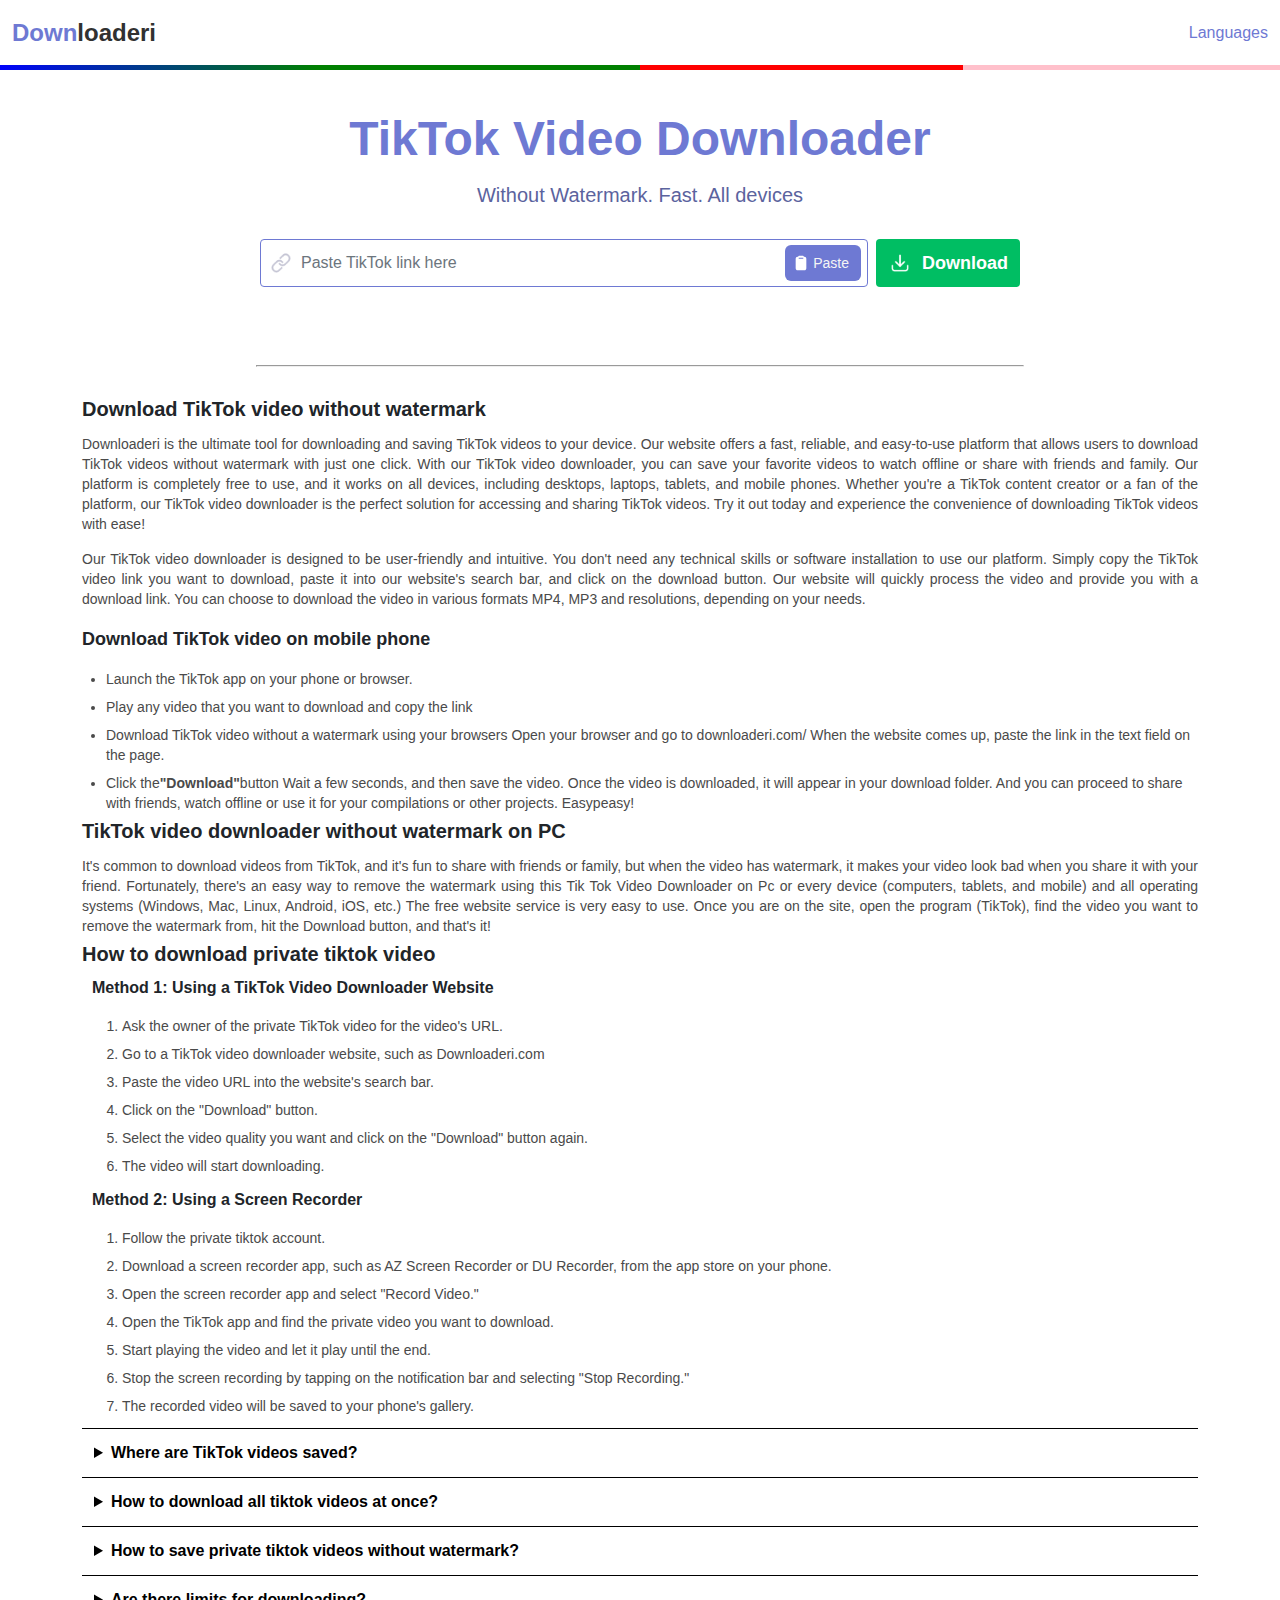
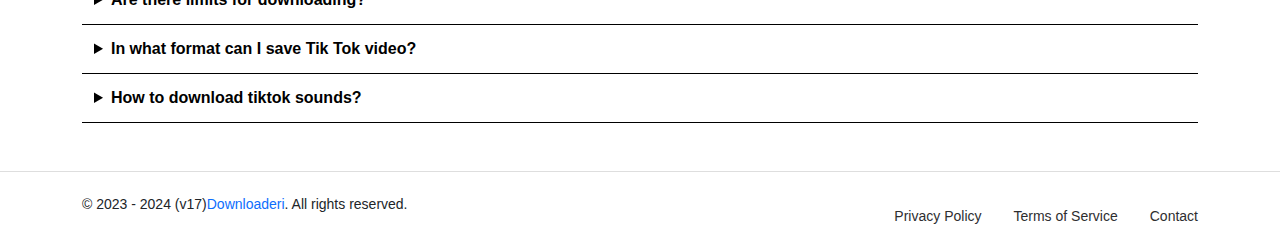
==== index.html @ 92d5651f "change file ext" ====
<html lang="en"><head><meta charset="utf-8"><meta name="viewport" content="width=device-width"><meta name="description" content="TikTok Video Downloader - Downloaderi is one of the best free Download video Tiktok No Watermark tool available online."><meta http-equiv="content-type" content="text/html;charset=utf-8"><link rel="icon" type="image/x-icon" href="img/tik-tok.png"><link rel="apple-touch-icon" sizes="180x180" href="/apple-touch-icon.png"><title>Tiktok Video Downloader Without Watermark</title><meta name="next-head-count" content="4"><link rel="preload" href="css/style.css" as="style"><link rel="stylesheet" href="css/style.css" data-n-g></head><body><div id="__next"><nav class="navbar navbar-expand-lg"><div class="container-fluid"><div class="navbar-left"><a class="navbar-brand" href="https://downloaderi.com">Down<span>loaderi</span></a><a class="navbar-app"><img src="img/phone.svg"> Install App</a></div><div class="navbar-right"><div class="nav-item dropdown"><button class="reset-button navbar-btn navbar-lang" type="button" aria-label="Languages"><span>Languages</span><img src="img/globe.svg"></button><ul class="dropdown-menu dropdown-lang" id="myDIV"></ul></div></div></div></nav><div class="fancy-border"></div><div class="hero" id="hero"><div class="container"><div class="hero-title"><h1 class="hero-h1">TikTok Video Downloader</h1><p class="hero-h2">Without Watermark. Fast. All devices</p></div><div class="hero-form"><form action="download.php"><div class="hero-input"><div class="hero-input-left"><div class="icon-link"><img src="img/link.svg"></div><input id="videoUrl" name="url" required class="form-control" placeholder="Paste TikTok link here" aria-label="Name" autocomplete="off" autocapitalize="none"><div class="paste"><button type="button" class="btn btn-paste" style="display:flex" onclick="pasteContent()"><i class="icon icon-paste"></i><span>Paste</span></button></div></div><div class="hero-input-right"><button type="submit" id="downloadBtn" class="btn btn-go flex-center"><i class="icon icon-download"></i>Download</button></div></div><input name="lang" type="hidden"> <input name="token" type="hidden"></form></div></div></div><hr class="divider_bottom"><div class="content" id="content"><div class="container"><div class="row"><div class="col-12"><div class="h3">Download TikTok video without watermark</div><p>Downloaderi is the ultimate tool for downloading and saving TikTok videos to your device. Our website offers a fast, reliable, and easy-to-use platform that allows users to download TikTok videos without watermark with just one click. With our TikTok video downloader, you can save your favorite videos to watch offline or share with friends and family. Our platform is completely free to use, and it works on all devices, including desktops, laptops, tablets, and mobile phones. Whether you're a TikTok content creator or a fan of the platform, our TikTok video downloader is the perfect solution for accessing and sharing TikTok videos. Try it out today and experience the convenience of downloading TikTok videos with ease!</p><p>Our TikTok video downloader is designed to be user-friendly and intuitive. You don't need any technical skills or software installation to use our platform. Simply copy the TikTok video link you want to download, paste it into our website's search bar, and click on the download button. Our website will quickly process the video and provide you with a download link. You can choose to download the video in various formats MP4, MP3 and resolutions, depending on your needs.</p><h3 class="download-on-mobile-heading">Download TikTok video on mobile phone</h3><ul><li id="my-t">Launch the TikTok app on your phone or browser.</li><li id="my-t">Play any video that you want to download and copy the link</li><li id="my-t">Download TikTok video without a watermark using your browsers Open your browser and go to downloaderi.com/ When the website comes up, paste the link in the text field on the page.</li><li id="my-t">Click the<b>&quot;Download&quot;</b>button Wait a few seconds, and then save the video. Once the video is downloaded, it will appear in your download folder. And you can proceed to share with friends, watch offline or use it for your compilations or other projects. Easypeasy!</li></ul><h3 class="h3">TikTok video downloader without watermark on PC</h3><p>It's common to download videos from TikTok, and it's fun to share with friends or family, but when the video has watermark, it makes your video look bad when you share it with your friend. Fortunately, there's an easy way to remove the watermark using this Tik Tok Video Downloader on Pc or every device (computers, tablets, and mobile) and all operating systems (Windows, Mac, Linux, Android, iOS, etc.) The free website service is very easy to use. Once you are on the site, open the program (TikTok), find the video you want to remove the watermark from, hit the Download button, and that's it!</p></div></div></div><div class="container"><div class="download-private-container"><h3 class="h3">How to download private tiktok video</h3><span class="method">Method 1: Using a TikTok Video Downloader Website</span><ol><li>Ask the owner of the private TikTok video for the video's URL.</li><li>Go to a TikTok video downloader website, such as Downloaderi.com</li><li>Paste the video URL into the website's search bar.</li><li>Click on the "Download" button.</li><li>Select the video quality you want and click on the "Download" button again.</li><li>The video will start downloading.</li></ol><span class="method">Method 2: Using a Screen Recorder</span><ol><li>Follow the private tiktok account.</li><li>Download a screen recorder app, such as AZ Screen Recorder or DU Recorder, from the app store on your phone.</li><li>Open the screen recorder app and select "Record Video."</li><li>Open the TikTok app and find the private video you want to download.</li><li>Start playing the video and let it play until the end.</li><li>Stop the screen recording by tapping on the notification bar and selecting "Stop Recording."</li><li>The recorded video will be saved to your phone's gallery.</li></ol></div><details><summary>Where are TikTok videos saved?</summary>The video will be downloaded to a default folder set in browser, usually it is «Download». You can select another from the settings, just for downloading TikTok videos.</details><details><summary>How to download all tiktok videos at once?</summary>For now, you can only download videos one by one. Repeat the downloading steps for every video you want to save. We're working on it, so you can download multiple TikTok videos at once in the future.</details><details><summary>How to save private tiktok videos without watermark?</summary>To download a private video without watermark you have to follow the account first and then copy the link of the video and paste it here in Downloaderi.com if you can't download it the first time try again.</details><details><summary>Are there limits for downloading?</summary>You can download as many tiktoks as you want:download all the TikTok videos here, If you have space in your device.</details><details><summary>In what format can I save Tik Tok video?</summary>the videos are saved in MP4, If you want to convert the TikTok video without watermark in another format you can download it here and then convert the file on another website.</details><details class="details-last"><summary>How to download tiktok sounds?</summary>After pasting a link to TikTok video to our site, press «Download» and then select «Download Sound» from the list.</details></div></div><footer><div class="copyright"><div class="container"><div class="copyright-link"><ul class="list-unstyled"><li><a href="Privacy">Privacy Policy</a></li><li><a href="Terms">Terms of Service</a></li><li><a href="Contact">Contact</a></li></ul></div><div class="copyright-text">© 2023 - 2024 (v17)<a href="https://www.downloaderi.com" title="Downloaderi">Downloaderi</a>. All rights reserved.</div></div></div></footer></div><script src="js/app.js"></script></body></html>
---- css/style.css ----
dl,
ol,
p,
ul {
  margin-top: 0;
}
.container,
.container-fluid,
.row {
  --bs-gutter-x: 1.5rem;
  --bs-gutter-y: 0;
}
.btn,
.grid .text,
.hero-h1,
.hero-h2,
.privacy-policy,
.terms-h2 {
  text-align: center;
}
.btn,
img,
svg {
  vertical-align: middle;
}
.btn,
.contact-terms-link,
.copyright a,
.dropdown-item,
.navbar-app,
.navbar-brand,
a {
  text-decoration: none;
}
.modal-close,
.modal-container {
  pointer-events: auto;
  outline: 0;
}
.btn,
.modal-close,
.vdio_itself,
[role="button"],
[type="button"]:not(:disabled),
[type="reset"]:not(:disabled),
[type="submit"]:not(:disabled),
button:not(:disabled) {
  cursor: pointer;
}
:root {
  --bs-success-rgb: 25, 135, 84;
  --bs-warning-rgb: 255, 193, 7;
  --bs-danger-rgb: 220, 53, 69;
  --bs-light-rgb: 248, 249, 250;
  --bs-dark-rgb: 33, 37, 41;
  --bs-white-rgb: 255, 255, 255;
  --bs-black-rgb: 0, 0, 0;
  --bs-body-color-rgb: 33, 37, 41;
  --bs-body-bg-rgb: 255, 255, 255;
  --bs-font-sans-serif: "Inter", sans-serif;
  --bs-font-monospace: "Inter", sans-serif;
  --bs-gradient: linear-gradient(
    180deg,
    hsla(0, 0%, 100%, 0.15),
    hsla(0, 0%, 100%, 0)
  );
  --bs-body-font-family: var(--bs-font-sans-serif);
  --bs-body-font-size: 1rem;
  --bs-body-font-weight: 400;
  --bs-body-line-height: 1.5;
  --bs-body-color: #212529;
  --bs-body-bg: #fff;
  --bs-border-width: 1px;
  --bs-border-style: solid;
  --bs-border-color: #dee2e6;
  --bs-border-color-translucent: rgba(0, 0, 0, 0.175);
  --bs-border-radius: 0.375rem;
  --bs-border-radius-sm: 0.25rem;
  --bs-border-radius-lg: 0.5rem;
  --bs-border-radius-xl: 1rem;
  --bs-border-radius-2xl: 2rem;
  --bs-border-radius-pill: 50rem;
  --bs-link-color: #0d6efd;
  --bs-link-hover-color: #0a58ca;
  --bs-code-color: #d63384;
  --bs-highlight-bg: #fff3cd;
}
*,
:after,
:before {
  box-sizing: border-box;
}
@media (prefers-reduced-motion: no-preference) {
  :root {
    scroll-behavior: smooth;
  }
}
body {
  margin: 0;
  font-family: var(--bs-body-font-family);
  font-size: var(--bs-body-font-size);
  font-weight: var(--bs-body-font-weight);
  line-height: var(--bs-body-line-height);
  color: var(--bs-body-color);
  text-align: var(--bs-body-text-align);
  background-color: var(--bs-body-bg);
  -webkit-text-size-adjust: 100%;
  -webkit-tap-highlight-color: transparent;
}
.h1,
.h2,
.h3,
.h4,
h1,
h2,
h3,
h4 {
  margin-top: 0;
  margin-bottom: 0.5rem;
  font-weight: 500;
  line-height: 1.2;
}
.h1,
h1 {
  font-weight: 600;
  font-size: 24px;
  line-height: 29px;
}
.h2,
h2 {
  font-size: calc(1.325rem + 0.9vw);
}
.hero-h1 {
  color: #6e79d3;
}
.hero-h2 {
  color: #5b639e;
  font-weight: 500;
  font-size: 16px;
  line-height: 19px;
  margin-bottom: 0;
}
.hero {
  display: flex;
  flex-direction: column;
  align-items: center;
  padding-top: 40px;
}
.hero-form {
  margin-top: 32px;
}
.grid {
  margin-top: 10px;
  margin-bottom: 10px;
  display: grid;
  grid-template-columns: repeat(auto-fill, minmax(320px, 1fr));
  grid-gap: 20px;
  align-items: stretch;
}
.h3,
.h4,
h3,
h4 {
  margin-bottom: 12px;
}
h3 {
  margin-top: 25px;
  margin-bottom: 20px;
}
.btn.btn-go,
dl,
ol,
ul {
  margin-bottom: 1rem;
}
.grid > article img {
  max-width: 100%;
}
.grid .text {
  padding: 20px;
}
.alert,
.card,
.dropdown,
.dropdown-center,
.dropend,
.dropstart,
.dropup,
.dropup-center,
.hero-input,
.icon-shareios,
.icon-start,
.installapp,
.navbar {
  position: relative;
}
.hero-input .alert {
  position: absolute;
  width: 100%;
  top: 0;
  left: 0;
  transform: translateY(calc(-100% - 5px));
}
details {
  border: none;
  border-top: 1px solid #000;
}
.details-last {
  border: 1px solid #000;
  border-right: none;
  border-left: none;
}
summary {
  font-weight: 700;
  padding: 0.75em;
  color: #000;
}
details[open] {
  padding-left: 5px;
  border-bottom: 1px solid #d4d4d4;
}
details[open] summary {
  border-bottom: 1px solid #d4d4d4;
  margin-bottom: 10px;
}
.loader {
  position: fixed;
  top: 0;
  left: 0;
  background-color: hsla(0, 0%, 45%, 0.289);
  height: 100vh;
  align-items: center;
  justify-content: center;
  padding-bottom: 7%;
  display: none !important;
}
.MainCon_wronUrlText__99_1F,
.btn-one,
.card-img,
.card-img-bottom,
.card-img-top,
.hero-input .progress,
.installapp-right,
.loader {
  width: 100%;
}
.loader span {
  display: block;
  width: 15px;
  height: 15px;
  background: #eee;
  border-radius: 50%;
  margin: 0 5px;
  box-shadow: 0 2px 2px rgba(0, 0, 0, 0.2);
}
.loader span:nth-child(2) {
  background: #f07e6e;
}
.loader span:nth-child(3) {
  background: #84cdfa;
}
.loader span:nth-child(4) {
  background: #5ad1cd;
}
.loader span:not(:last-child) {
  animation: 1.5s linear infinite animate;
}
@keyframes animate {
  0% {
    transform: translateX(0);
  }
  to {
    transform: translateX(30px);
  }
}
.loader span:last-child {
  animation: 1.5s ease-in-out infinite jump;
}
@keyframes jump {
  0% {
    transform: translate(0);
  }
  10% {
    transform: translate(10px, -10px);
  }
  20% {
    transform: translate(20px, 10px);
  }
  30% {
    transform: translate(30px, -50px);
  }
  70% {
    transform: translate(-150px, -50px);
  }
  80% {
    transform: translate(-140px, 10px);
  }
  90% {
    transform: translate(-130px, -10px);
  }
  to {
    transform: translate(-120px);
  }
}
.hero-input .alert:after {
  content: "";
  position: absolute;
  left: 1px;
  bottom: -6px;
  width: 0;
  height: 0;
  border-left: 8px solid transparent;
  border-right: 8px solid transparent;
  border-top: 8px solid #ffdd57;
  clear: both;
}
.divider {
  display: flex;
  margin-top: -15px;
}
.divider1,
.divider2,
.divider3,
.divider4 {
  width: 25%;
  height: 7px !important;
}
.divider1 {
  background-color: #00f;
}
.divider2 {
  background-color: green;
}
.divider3 {
  background-color: red;
}
.divider4 {
  background-color: pink;
}
p {
  color: #4a4a4a;
  line-height: 1.5;
  font-size: 15px;
  text-align: justify;
}
.hero-input-left {
  display: flex;
  flex-direction: row;
  align-items: center;
  padding: 0;
  background: #fff;
  border-radius: 4px;
  border: 1px solid #6e79d3;
}
.hero-input-left:focus-within {
  outline: 0;
  box-shadow: 0 0 0 0.2rem rgba(0, 123, 255, 0.25);
  border: 0 solid #6e79d3;
}
.terms-h2 {
  display: flex;
  margin-top: 25px;
}
.hero-input .form-control {
  border: none;
  border-radius: unset;
  font-weight: 500;
  line-height: 18px;
  padding-left: 0;
  padding-right: 0;
}
.form-control:focus {
  border-color: #5cb3fd;
  box-shadow: none;
}
.ad-container {
  min-height: 100px;
}
.icon-link {
  height: 48px;
  display: flex;
  flex-basis: 40px;
  flex-grow: 0;
  flex-shrink: 0;
}
.icon-link,
.paste .btn-paste {
  justify-content: center;
  align-items: center;
}
.paste .btn-paste {
  display: none;
  flex-direction: row;
  padding: 8px 12px 8px 8px;
  gap: 4px;
  color: #f5f5f5;
  background-color: #6e79d3;
  border-radius: 6px;
  border: none;
  font-weight: 500;
  font-size: 14px;
  line-height: 20px;
  margin-right: 6px;
}
.btn.btn-go,
.h3,
.method,
h3 {
  font-weight: 600;
}
.btn.btn-paste.active {
  background: #49495acf;
  color: #fff;
}
.btn.btn-go {
  padding: 12px;
  gap: 10px;
  background: #00be63;
  border-radius: 4px;
  font-size: 18px;
  line-height: 24px;
  color: #fff;
  width: 100%;
  margin-top: 8px;
  border: none;
  transition: background-color 0.5s;
}
.btn.btn-go.btn-clicked {
  background-color: #333;
}
.hero-input .progress-box {
  position: absolute;
  top: 0;
  left: 0;
  width: 100%;
  height: 100%;
  background-color: #195fd7;
  flex-direction: column;
  align-items: center;
  justify-content: center;
  z-index: 100;
  gap: 8px;
  color: #fff;
  display: none;
}
.hero-input .progress-box.active,
.modal-down.is-active,
.row {
  display: flex;
}
.hero-input .spinner-grow {
  width: 1em;
  height: 1em;
}
.contact-info,
.download-private-container {
  display: flex;
  flex-direction: column;
}
.method {
  margin-left: 10px;
}
.contact-terms-link {
  color: #007bff;
}
.contact-terms-link:hover {
  color: #0056b3;
  text-decoration: underline;
}
@keyframes spinner-grow {
  0% {
    transform: scale(0);
  }
  50% {
    opacity: 1;
    transform: none;
  }
}
.h3,
h3 {
  font-size: 20px;
  line-height: 20px;
}
.download-on-mobile-heading {
  font-size: 18px;
  margin-top: 20px;
}
.h4,
h4 {
  font-size: 18px;
  line-height: 18px;
}
@media (min-width: 1200px) {
  .h1,
  h1 {
    font-size: 2.5rem;
  }
  .h2,
  h2 {
    font-size: 2rem;
  }
  .h3,
  h3 {
    font-size: 20px;
  }
  .h4,
  h4 {
    font-size: 1.5rem;
  }
}
p {
  margin-bottom: 8px;
  font-size: 14px;
  line-height: 20px;
}
.content {
  padding-top: 32px;
  padding-bottom: 32px;
}
ol,
ul {
  padding-left: 2rem;
}
b,
strong {
  font-weight: bolder;
}
a {
  color: var(--bs-link-color);
}
a:hover {
  color: var(--bs-link-hover-color);
}
.dark-theme .add2home-text,
.dark-theme .add2home-title,
.dark-theme .copyright-link ul li a,
.dark-theme .dropdown-item,
.dark-theme .navbar-brand span,
.dark-theme .user-fullname,
a.btn:hover {
  color: #fff;
}
label {
  display: inline-block;
}
button {
  border-radius: 0;
}
button:focus:not(:focus-visible) {
  outline: 0;
}
button,
input,
optgroup,
select,
textarea {
  margin: 0;
  font-family: inherit;
  font-size: inherit;
  line-height: inherit;
}
button,
select {
  text-transform: none;
}
[type="button"],
[type="reset"],
[type="submit"],
button {
  -webkit-appearance: button;
}
textarea {
  resize: vertical;
}
iframe {
  border: 0;
}
.list-unstyled {
  padding-left: 0;
  list-style: none;
}
.container,
.container-fluid,
.row > * {
  width: 100%;
  padding-right: calc(var(--bs-gutter-x) * 0.5);
  padding-left: calc(var(--bs-gutter-x) * 0.5);
}
.container,
.container-fluid {
  margin-right: auto;
  margin-left: auto;
}
@media (min-width: 576px) {
  .container {
    max-width: 540px;
  }
}
@media (min-width: 768px) {
  .container {
    max-width: 720px;
  }
  .col-md-4 {
    flex: 0 0 auto;
    width: 33.33333333%;
  }
  .col-md-6 {
    flex: 0 0 auto;
    width: 50%;
  }
  .col-md-12 {
    flex: 0 0 auto;
    width: 100%;
  }
  .offset-md-2 {
    margin-left: 16.66666667%;
  }
  .navbar-app {
    display: none;
  }
  .copyright .container .copyright-text {
    order: 1;
  }
  .copyright .container {
    display: flex;
    align-items: center;
    justify-content: space-between;
  }
  .copyright .container .copyright-link {
    order: 2;
  }
}
@media (min-width: 992px) {
  .container {
    max-width: 960px;
  }
  .hero-input {
    display: flex;
    flex-direction: row;
    align-items: center;
    gap: 8px;
    max-width: 760px;
    justify-content: space-between;
  }
  .hero-input-left {
    height: 48px;
    width: -webkit-fill-available;
  }
  .btn.btn-go {
    margin-top: 0;
    margin-bottom: 0;
  }
  .hero-form {
    margin-bottom: 78px;
  }
  .hero-form form {
    margin: 0 auto;
    max-width: 760px;
  }
  .h1,
  h1 {
    font-size: 48px;
    line-height: 58px;
    margin-bottom: 6px;
  }
  .hero-h2 {
    font-size: 20px;
    line-height: 24px;
  }
}
@media (min-width: 1200px) {
  .container {
    max-width: 1140px;
  }
}
@media (min-width: 1400px) {
  .container {
    max-width: 1320px;
  }
}
.row {
  flex-wrap: wrap;
  margin-top: calc(-1 * var(--bs-gutter-y));
  margin-right: calc(-0.5 * var(--bs-gutter-x));
  margin-left: calc(-0.5 * var(--bs-gutter-x));
}
.row > * {
  flex-shrink: 0;
  max-width: 100%;
  margin-top: var(--bs-gutter-y);
}
.col {
  flex: 1 0;
}
.col-6 {
  flex: 0 0 auto;
  width: 50%;
}
.col-12 {
  flex: 0 0 auto;
  width: 100%;
}
.form-label {
  margin-bottom: 0.5rem;
}
.form-control {
  display: block;
  width: 100%;
  padding: 0.375rem 0.75rem;
  font-size: 1rem;
  font-weight: 400;
  line-height: 1.5;
  color: #212529;
  background-color: #fff;
  background-clip: padding-box;
  border: 1px solid #ced4da;
  -webkit-appearance: none;
  -moz-appearance: none;
  appearance: none;
  border-radius: 0.375rem;
  transition: border-color 0.15s ease-in-out, box-shadow 0.15s ease-in-out;
}
.form-control:focus {
  color: #212529;
  outline: 0;
}
.form-control::placeholder {
  color: #6c757d;
  opacity: 1;
}
textarea.form-control {
  min-height: calc(1.5em + 0.75rem + 2px);
}
.btn {
  --bs-btn-padding-x: 0.75rem;
  --bs-btn-padding-y: 0.375rem;
  --bs-btn-font-size: 1rem;
  --bs-btn-font-weight: 400;
  --bs-btn-line-height: 1.5;
  --bs-btn-color: #212529;
  --bs-btn-bg: transparent;
  --bs-btn-border-width: 1px;
  --bs-btn-border-color: transparent;
  --bs-btn-border-radius: 0.375rem;
  --bs-btn-hover-border-color: transparent;
  --bs-btn-box-shadow: inset 0 1px 0 hsla(0, 0%, 100%, 0.15),
    0 1px 1px rgba(0, 0, 0, 0.075);
  --bs-btn-disabled-opacity: 0.65;
  --bs-btn-focus-box-shadow: 0 0 0 0.25rem
    rgba(var(--bs-btn-focus-shadow-rgb), 0.5);
  display: inline-block;
  padding: var(--bs-btn-padding-y) var(--bs-btn-padding-x);
  font-family: var(--bs-btn-font-family);
  font-size: var(--bs-btn-font-size);
  font-weight: var(--bs-btn-font-weight);
  line-height: var(--bs-btn-line-height);
  color: var(--bs-btn-color);
  -webkit-user-select: none;
  -moz-user-select: none;
  user-select: none;
  border: var(--bs-btn-border-width) solid var(--bs-btn-border-color);
  border-radius: var(--bs-btn-border-radius);
  background-color: var(--bs-btn-bg);
  transition: color 0.15s ease-in-out, background-color 0.15s ease-in-out,
    border-color 0.15s ease-in-out, box-shadow 0.15s ease-in-out;
}
.btn-primary {
  --bs-btn-color: #fff;
  --bs-btn-bg: #0d6efd;
  --bs-btn-border-color: #0d6efd;
  --bs-btn-hover-color: #fff;
  --bs-btn-hover-bg: #0b5ed7;
  --bs-btn-hover-border-color: #0a58ca;
  --bs-btn-focus-shadow-rgb: 49, 132, 253;
  --bs-btn-active-color: #fff;
  --bs-btn-active-bg: #0a58ca;
  --bs-btn-active-border-color: #0a53be;
  --bs-btn-active-shadow: inset 0 3px 5px rgba(0, 0, 0, 0.125);
  --bs-btn-disabled-color: #fff;
  --bs-btn-disabled-bg: #0d6efd;
  --bs-btn-disabled-border-color: #0d6efd;
}
.dropdown-menu {
  --bs-dropdown-zindex: 1000;
  --bs-dropdown-min-width: 10rem;
  --bs-dropdown-padding-x: 0;
  --bs-dropdown-padding-y: 0.5rem;
  --bs-dropdown-spacer: 0.125rem;
  --bs-dropdown-font-size: 1rem;
  --bs-dropdown-color: #212529;
  --bs-dropdown-bg: #fff;
  --bs-dropdown-border-color: var(--bs-border-color-translucent);
  --bs-dropdown-border-radius: 0.375rem;
  --bs-dropdown-border-width: 1px;
  --bs-dropdown-inner-border-radius: calc(0.375rem - 1px);
  --bs-dropdown-divider-bg: var(--bs-border-color-translucent);
  --bs-dropdown-divider-margin-y: 0.5rem;
  --bs-dropdown-box-shadow: 0 0.5rem 1rem rgba(0, 0, 0, 0.15);
  --bs-dropdown-link-color: #212529;
  --bs-dropdown-link-hover-color: #1e2125;
  --bs-dropdown-link-hover-bg: #e9ecef;
  --bs-dropdown-link-active-color: #fff;
  --bs-dropdown-link-active-bg: #0d6efd;
  --bs-dropdown-link-disabled-color: #adb5bd;
  --bs-dropdown-item-padding-x: 1rem;
  --bs-dropdown-item-padding-y: 0.25rem;
  --bs-dropdown-header-color: #6c757d;
  --bs-dropdown-header-padding-x: 1rem;
  --bs-dropdown-header-padding-y: 0.5rem;
  position: absolute;
  z-index: var(--bs-dropdown-zindex);
  display: none;
  min-width: var(--bs-dropdown-min-width);
  padding: var(--bs-dropdown-padding-y) var(--bs-dropdown-padding-x);
  margin: 0;
  font-size: var(--bs-dropdown-font-size);
  color: var(--bs-dropdown-color);
  text-align: left;
  list-style: none;
  background-color: var(--bs-dropdown-bg);
  background-clip: padding-box;
  border: var(--bs-dropdown-border-width) solid var(--bs-dropdown-border-color);
  border-radius: var(--bs-dropdown-border-radius);
}
.dropdown-item {
  display: block;
  width: 100%;
  padding: var(--bs-dropdown-item-padding-y) var(--bs-dropdown-item-padding-x);
  clear: both;
  font-weight: 400;
  color: var(--bs-dropdown-link-color);
  text-align: inherit;
  white-space: nowrap;
  background-color: transparent;
  border: 0;
}
.dropdown-item:focus,
.dropdown-item:hover {
  color: var(--bs-dropdown-link-hover-color);
  background-color: var(--bs-dropdown-link-hover-bg);
}
.dropdown-menu.show {
  display: grid;
  top: 100%;
  right: 0;
  margin-top: var(--bs-dropdown-spacer);
}
.navbar {
  --bs-navbar-padding-x: 0;
  --bs-navbar-padding-y: 0.5rem;
  --bs-navbar-color: rgba(0, 0, 0, 0.55);
  --bs-navbar-hover-color: rgba(0, 0, 0, 0.7);
  --bs-navbar-disabled-color: rgba(0, 0, 0, 0.3);
  --bs-navbar-active-color: rgba(0, 0, 0, 0.9);
  --bs-navbar-brand-padding-y: 0.3125rem;
  --bs-navbar-brand-margin-end: 1rem;
  --bs-navbar-brand-font-size: 1.25rem;
  --bs-navbar-brand-color: rgba(0, 0, 0, 0.9);
  --bs-navbar-brand-hover-color: rgba(0, 0, 0, 0.9);
  --bs-navbar-nav-link-padding-x: 0.5rem;
  --bs-navbar-toggler-padding-y: 0.25rem;
  --bs-navbar-toggler-padding-x: 0.75rem;
  --bs-navbar-toggler-font-size: 1.25rem;
  --bs-navbar-toggler-icon-bg: url("data:image/svg+xml, %3csvg xmlns='http://www.w3.org/2000/svg' viewBox='0 0 30 30'%3e%3cpath stroke='rgba%280, 0, 0, 0.55%29' strokeLinecap='round' stroke-miterlimit='10' strokeWidth='2' d='M4 7h22M4 15h22M4 23h22'/%3e%3c/svg%3e");
  --bs-navbar-toggler-border-color: rgba(0, 0, 0, 0.1);
  --bs-navbar-toggler-border-radius: 0.375rem;
  --bs-navbar-toggler-focus-width: 0.25rem;
  --bs-navbar-toggler-transition: box-shadow 0.15s ease-in-out;
  display: flex;
  flex-wrap: wrap;
  align-items: center;
  justify-content: space-between;
  padding: var(--bs-navbar-padding-y) var(--bs-navbar-padding-x);
}
header .navbar {
  --bs-navbar-padding-y: 0;
  border-bottom: 1px solid #d8d8d8;
}
.navbar > .container,
.navbar > .container-fluid {
  display: flex;
  flex-wrap: inherit;
  align-items: center;
  justify-content: space-between;
  padding-top: 9px;
  padding-bottom: 9px;
}
.navbar-brand {
  padding-top: 0;
  padding-bottom: 0;
  margin-right: 16px;
  white-space: nowrap;
  font-weight: 700;
  font-size: 24px;
  line-height: 29px;
  color: #6e79d3;
}
.navbar-brand span {
  color: #313131;
}
.navbar-app {
  display: none;
  flex-direction: row;
  justify-content: center;
  align-items: center;
  padding: 8px 12px 8px 8px;
  background: #e1eaff;
  gap: 4px;
  font-weight: 500;
  font-size: 14px;
  line-height: 17px;
  color: #112ddd;
  border-radius: 4px;
}
.navbar-left {
  display: flex;
  align-items: center;
}
.navbar-brand:focus,
.navbar-brand:hover {
  color: var(--bs-navbar-brand-hover-color);
}
.alert {
  --bs-alert-bg: transparent;
  --bs-alert-padding-x: 0.5rem;
  --bs-alert-padding-y: 0.5rem;
  --bs-alert-margin-bottom: 1rem;
  --bs-alert-color: inherit;
  --bs-alert-border-color: transparent;
  --bs-alert-border: 1px solid var(--bs-alert-border-color);
  --bs-alert-border-radius: 0.375rem;
  padding: var(--bs-alert-padding-y) var(--bs-alert-padding-x);
  margin-bottom: var(--bs-alert-margin-bottom);
  color: var(--bs-alert-color);
  background-color: var(--bs-alert-bg);
  border: var(--bs-alert-border);
  border-radius: var(--bs-alert-border-radius);
}
.alert-warning {
  --bs-alert-color: rgba(0, 0, 0, 0.7);
  --bs-alert-bg: #ffdd57;
  --bs-alert-border-color: #ffdd57;
  display: none;
}
.alert-warning.active {
  display: block;
}
.progress {
  --bs-progress-height: 1rem;
  --bs-progress-font-size: 0.75rem;
  --bs-progress-bg: #e9ecef;
  --bs-progress-border-radius: 0.375rem;
  --bs-progress-box-shadow: inset 0 1px 2px rgba(0, 0, 0, 0.075);
  --bs-progress-bar-color: #fff;
  --bs-progress-bar-bg: #0d6efd;
  --bs-progress-bar-transition: width 0.6s ease;
  height: var(--bs-progress-height);
  font-size: var(--bs-progress-font-size);
  background-color: var(--bs-progress-bg);
  border-radius: var(--bs-progress-border-radius);
}
.progress,
.progress-bar {
  display: flex;
  overflow: hidden;
}
.progress-bar {
  flex-direction: column;
  justify-content: center;
  color: var(--bs-progress-bar-color);
  text-align: center;
  white-space: nowrap;
  background-color: var(--bs-progress-bar-bg);
  transition: var(--bs-progress-bar-transition);
}
.spinner-border,
.spinner-grow {
  display: inline-block;
  width: var(--bs-spinner-width);
  height: var(--bs-spinner-height);
  vertical-align: var(--bs-spinner-vertical-align);
  border-radius: 50%;
  animation: var(--bs-spinner-animation-speed) linear infinite
    var(--bs-spinner-animation-name);
}
.spinner-grow {
  --bs-spinner-width: 2rem;
  --bs-spinner-height: 2rem;
  --bs-spinner-vertical-align: -0.125em;
  --bs-spinner-animation-speed: 0.75s;
  --bs-spinner-animation-name: spinner-grow;
  background-color: currentcolor;
  opacity: 0;
}
.visually-hidden,
.visually-hidden-focusable:not(:focus):not(:focus-within) {
  position: absolute !important;
  width: 1px !important;
  height: 1px !important;
  padding: 0 !important;
  margin: -1px !important;
  overflow: hidden !important;
  clip: rect(0, 0, 0, 0) !important;
  white-space: nowrap !important;
  border: 0 !important;
}
.mt-2 {
  margin-top: 0.5rem !important;
}
.mt-3 {
  margin-top: 1rem !important;
}
.mt-4 {
  margin-top: 1.5rem !important;
}
.mb-2 {
  margin-bottom: 0.5rem !important;
}
.mb-3 {
  margin-bottom: 1rem !important;
}
.mb-4 {
  margin-bottom: 1.5rem !important;
}
.text-light {
  --bs-text-opacity: 1;
  color: rgba(var(--bs-light-rgb), var(--bs-text-opacity)) !important;
}
.bg-success {
  --bs-bg-opacity: 1;
  background-color: rgba(
    var(--bs-success-rgb),
    var(--bs-bg-opacity)
  ) !important;
}
.reset-button {
  background-color: transparent;
  border-width: 0;
  font-family: inherit;
  font-size: inherit;
  font-style: inherit;
  font-weight: inherit;
  line-height: inherit;
  padding: 0;
}
.icon {
  width: 1em;
  height: 1em;
  fill: currentColor;
  position: relative;
}
.icon.icon-download {
  background: url(../img/download.png) 50% / cover no-repeat;
  display: inline-block;
  width: 24px;
  height: 24px;
}
.icon.icon-paste {
  background: url(../img/paste.b7161f0c.svg) 50% / cover no-repeat;
  width: 1rem;
  height: 1rem;
}
.icon.icon-ggplay {
  width: 165.93px;
  height: 48px;
  margin-bottom: 32px;
  display: inline-block;
  background-size: cover;
}
i.icon,
i.icon + span {
  display: table-cell;
}
.btn-paste.active .icon-paste {
  background: url(../media/x.1857f4f2.svg) 50% no-repeat;
  width: 1rem;
  height: 1rem;
}
.flex-center {
  display: flex;
  flex-direction: row;
  justify-content: center;
  align-items: center;
}
.nav-item.dropdown {
  display: flex;
  gap: 16px;
}
.navbar-btn {
  display: flex;
  flex-direction: row;
  align-items: center;
  justify-content: center;
  padding: 6px;
  width: 36px;
  height: 36px;
  background: #e8e8f1;
  border-radius: 32px;
}
.navbar-darkmode {
  width: 20px;
  height: 20px;
  background: url("data:image/svg+xml, %0A%3Csvg width='20' height='20' viewBox='0 0 20 20' fill='none' xmlns='http://www.w3.org/2000/svg'%3E%3Cpath d='M17.4999 10.6583C17.3688 12.0768 16.8365 13.4287 15.9651 14.5557C15.0938 15.6826 13.9195 16.5382 12.5797 17.0221C11.2398 17.5061 9.78991 17.5984 8.3995 17.2884C7.0091 16.9784 5.73575 16.2788 4.72844 15.2715C3.72113 14.2642 3.02153 12.9908 2.71151 11.6004C2.40148 10.21 2.49385 8.76007 2.9778 7.42025C3.46175 6.08042 4.31728 4.90614 5.44426 4.03479C6.57125 3.16345 7.92308 2.63109 9.34159 2.5C8.5111 3.62356 8.11146 5.00787 8.21536 6.40118C8.31926 7.79448 8.9198 9.10422 9.90775 10.0922C10.8957 11.0801 12.2054 11.6807 13.5987 11.7846C14.992 11.8885 16.3764 11.4888 17.4999 10.6583V10.6583Z' fill='%2349495A'/%3E%3C/svg%3E%0A")
    50% no-repeat;
}
.navbar-btn.navbar-lang {
  font-weight: 500;
  font-size: 16px;
  line-height: 19px;
  color: #6e79d3;
}
.btn-back.btn-backpc,
.navbar-btn.navbar-lang span {
  display: none;
}
.dropdown-menu.dropdown-lang {
  grid-template-columns: 1fr 1fr;
}
.dropdown-menu.dropdown-lang li {
  min-width: 160px;
}
.content li,
.content p {
  font-size: 14px;
  line-height: 20px;
}
.content li {
  margin-bottom: 4px;
}
.ol-decorated {
  margin: 0;
  text-align: left;
  list-style: none;
  padding: 0;
}
.ol-decorated li {
  position: relative;
  line-height: 24px;
  margin-bottom: 8px;
  padding-left: 32px;
}
.ol-decorated li:before {
  border: 1px solid #337efe;
  box-sizing: border-box;
  color: #337efe;
  display: block;
  height: 25px;
  line-height: 24px;
  left: 0;
  position: absolute;
  text-align: center;
  width: 25px;
  border-radius: 50%;
}
.example,
footer {
  margin-top: 1rem;
}
.example b {
  color: #4a4a4a;
}
.example .link-example {
  word-break: break-all;
  font-size: 0.875rem;
  color: #d63384;
}
.down-left {
  display: flex;
  flex-direction: row;
  align-items: center;
  padding: 8px;
  gap: 17px;
  background: #f5f7fa;
  border-radius: 8px;
}
.user-info {
  display: flex;
  flex-direction: column;
  align-items: flex-start;
}
.user-avatar img {
  border-radius: 8px;
  width: 75px;
  height: 75px;
  object-fit: cover;
  background-color: #00000014;
}
.user-fullname {
  font-weight: 600;
  font-size: 16px;
  line-height: 18px;
  color: #16161d;
  margin-bottom: 4px;
  overflow: hidden;
  display: -webkit-box;
  -webkit-line-clamp: 2;
  -webkit-box-orient: vertical;
}
.user-username {
  font-size: 12px;
  line-height: 15px;
  color: #49495a;
  margin-bottom: 8px;
}
.user-verified {
  padding: 0 6px;
  gap: 4px;
  background: #aeffc5;
  border-radius: 35px;
  font-size: 10px;
  line-height: 18px;
  letter-spacing: 0.05em;
  text-transform: uppercase;
  color: #0b4e2d;
}
.btn-main,
.user-verified {
  display: flex;
  flex-direction: row;
  align-items: center;
  font-weight: 600;
}
.btn-main {
  border: none;
  justify-content: center;
  gap: 8px;
  background: #6e79d3;
  box-shadow: 0 1px 4px rgba(22, 22, 29, 0.32);
  border-radius: 4px;
  font-size: 14px;
  line-height: 20px;
  color: #fff;
  padding: 10px;
  transition: background-color 0.5s;
}
.swal2-close:hover,
.swal2-default-outline {
  box-shadow: none !important;
}
.btn-main.btn-clicked {
  animation: 0.5s blink-dark;
}
@keyframes blink-dark {
  0%,
  50% {
    background-color: #333;
  }
  to {
    background-color: #6e79d3;
  }
}
.btn-main.active {
  font-size: 16px;
  line-height: 19px;
  padding: 14.5px;
}
.btn-main.active:before,
.btn-secon.active:before {
  content: "";
  background: url(../img/down.baa40135.svg) 50% no-repeat;
  width: 20px;
  height: 20px;
  display: inline-block;
}
#ball-loader {
  visibility: hidden;
  position: absolute;
  width: 100%;
  display: flex;
  justify-content: center;
  flex-direction: column;
}
.img-loader {
  background: url(../img/loading.gif) no-repeat;
  margin: auto;
  width: 18%;
  animation: 10s linear infinite spin;
}
@keyframes spin {
  0%,
  to {
    transform: rotate(0);
  }
}
@media only screen and (max-width: 600px) {
  .img-loader {
    width: 40%;
  }
}
.please-wait {
  text-align: center;
  margin-top: 6.5rem;
  color: #6e79d3;
  font-weight: 700;
  width: 92%;
}
.swal2-title {
  padding-top: 20px !important;
  font-family: sans-serif;
}
.swal2-html-container,
.swal2-title {
  font-size: 1.125em !important;
  font-weight: 400 !important;
  text-align: left !important;
  padding-left: 20px !important;
  padding-right: 20px !important;
}
.swal2-html-container {
  margin: 0 !important;
}
.swal2-cancel,
.swal2-confirm {
  background-color: #fff !important;
  color: #7066e0 !important;
}
.swal2-cancel:hover,
.swal2-confirm:hover {
  background: #fff !important;
}
.swal2-actions {
  width: 100% !important;
  justify-content: end !important;
}
.swal2-default-outline {
  border: 1px solid #fff !important;
}
.swal2-close {
  border: none;
}
.swal2-close,
.swal2-close:hover {
  transform: none !important;
  background: 0 0 !important;
  color: #000 !important;
}
.btn-main.btn-back,
.btn-main.btn-secon,
.dark-theme .btn-main.btn-back {
  box-shadow: 0 1px 4px rgba(22, 22, 29, 0.32);
}
.download .container {
  padding-bottom: 2rem;
}
.down-right,
.download-box {
  margin-top: 8px;
}
.btn-main.btn-secon {
  background: #6e79d3;
}
.btn-main.btn-back {
  background: #49495a;
}
.copyright {
  padding-top: 16px;
  border-top: 1px solid #00000021;
}
.copyright-link ul {
  display: inline-block;
  display: flex;
  flex-wrap: wrap;
  flex-direction: row;
  justify-content: center;
  gap: 32px;
}
.copyright-link ul li a {
  display: inline-block;
  color: #2e2e30;
  text-decoration: none;
}
.copyright-link ul li a,
.copyright-text {
  font-weight: 500;
  font-size: 14px;
  line-height: 18px;
  text-align: center;
}
.copyright-text {
  padding-bottom: 1rem;
}
.modal-background,
.modal-down {
  bottom: 0;
  left: 0;
  position: absolute;
  right: 0;
  top: 0;
}
.modal-down {
  align-items: center;
  display: none;
  flex-direction: column;
  justify-content: center;
  overflow: hidden;
  position: fixed;
  z-index: 40;
}
.modal-background {
  background-color: hsla(0, 0%, 4%, 0.86);
}
.modal-container {
  margin: 0 20px;
  max-height: calc(100vh - 160px);
  overflow: auto;
  position: relative;
  width: 100%;
}
.modal-box {
  background-color: #fff;
  box-shadow: 0 0.5em 1em -0.125em #0a0a0a1a, 0 0 0 1px #0a0a0a05;
  color: #4a4a4a;
  display: block;
  padding: 0;
}
.modal-close:after,
.modal-close:before {
  background-color: #fff;
  content: "";
  display: block;
  left: 50%;
  position: absolute;
  top: 50%;
  transform: translateX(-50%) translateY(-50%) rotate(45deg);
  transform-origin: center center;
}
.modal-close:before {
  height: 2px;
  width: 75%;
}
.modal-close:after {
  height: 75%;
  width: 2px;
}
.modal-close {
  height: 32px;
  width: 32px;
  -webkit-user-select: none;
  -moz-user-select: none;
  user-select: none;
  border: none;
  display: inline-block;
  flex-grow: 0;
  flex-shrink: 0;
  font-size: 0;
  vertical-align: top;
  background: 0 0;
  position: fixed;
  right: 16px;
  top: 16px;
}
.ad-close,
.ad-sticky {
  background-color: #fff;
}
.btn.btn-modal-close {
  width: 100%;
  font-size: 0.875rem;
  padding: 1em;
  background-color: #e6e6e6;
  color: rgba(0, 0, 0, 0.8);
  border-radius: 0.25rem;
  cursor: pointer;
  border: none;
  -webkit-appearance: button;
  text-transform: none;
  overflow: visible;
  line-height: 1.15;
  will-change: transform;
  -webkit-backface-visibility: hidden;
  backface-visibility: hidden;
}
.ads-content {
  min-height: 250px;
}
.ad-sticky {
  position: -webkit-sticky;
  position: sticky;
  bottom: 0;
  height: 50px;
  width: 100%;
  left: 0;
  text-align: center;
  box-shadow: 0 -1px 3px 0 rgba(0, 0, 0, 0.102),
    0 -1px 2px 0 rgba(0, 0, 0, 0.059);
  display: none;
}
@media only screen and (max-width: 479px) {
  .ad-sticky {
    display: block;
  }
}
.ad-close {
  position: absolute;
  top: -24px;
  right: 0;
  width: 24px;
  height: 24px;
  border: 1px solid rgba(0, 0, 0, 0.1);
  border-bottom: none;
  border-right: 0;
  border-top-left-radius: 4px;
}
.ad-close,
.btn.share-button {
  display: flex;
  justify-content: center;
  align-items: center;
}
.btn.share-button {
  position: fixed;
  width: 40px;
  height: 40px;
  border-radius: 50%;
  line-height: 40px;
  border: none;
  background-color: #29b76b;
  bottom: 80px;
  right: 16px;
  padding: 0;
}
.btn.share-button svg path,
.dark-theme .ad-close svg,
.dark-theme .icon-add2home path,
.dark-theme .navbar-app path {
  fill: #fff;
}
.card {
  --bs-card-spacer-y: 1rem;
  --bs-card-spacer-x: 1rem;
  --bs-card-title-spacer-y: 0.5rem;
  --bs-card-border-width: 1px;
  --bs-card-border-color: var(--bs-border-color-translucent);
  --bs-card-border-radius: 0.375rem;
  --bs-card-inner-border-radius: calc(0.375rem - 1px);
  --bs-card-cap-padding-y: 0.5rem;
  --bs-card-cap-padding-x: 1rem;
  --bs-card-cap-bg: rgba(0, 0, 0, 0.03);
  --bs-card-bg: #fff;
  --bs-card-img-overlay-padding: 1rem;
  --bs-card-group-margin: 0.75rem;
  display: flex;
  flex-direction: column;
  min-width: 0;
  height: var(--bs-card-height);
  word-wrap: break-word;
  background-color: var(--bs-card-bg);
  background-clip: border-box;
  border: var(--bs-card-border-width) solid var(--bs-card-border-color);
  border-radius: var(--bs-card-border-radius);
}
.card-img,
.card-img-top {
  border-top-left-radius: var(--bs-card-inner-border-radius);
  border-top-right-radius: var(--bs-card-inner-border-radius);
}
.card-body {
  flex: 1 1 auto;
  padding: var(--bs-card-spacer-y) var(--bs-card-spacer-x);
  color: var(--bs-card-color);
}
.dark-theme,
.dark-theme .example b {
  color: #e8eaed;
}
.add2homeios,
.mt-12px {
  margin-top: 12px;
}
.dark-theme {
  background: #1a2430;
}
.dark-theme .navbar {
  background: #202b39;
  border-color: #202b39;
}
.dark-theme .navbar-btn {
  background: #ffffff33;
}
.dark-theme .navbar-btn.navbar-lang path {
  stroke: #f5f7fa;
}
.dark-theme .navbar-darkmode {
  background: url("data:image/svg+xml, %0A%3Csvg width='20' height='20' viewBox='0 0 20 20' fill='none' xmlns='http://www.w3.org/2000/svg'%3E%3Cg clipPath='url(%23clip0_27_354)'%3E%3Cpath d='M10 17.5V19.1667' stroke='%23F5F7FA' strokeWidth='2' strokeLinecap='round' strokeLinejoin='round'/%3E%3Cpath d='M15.2998 15.3L16.4831 16.4833' stroke='%23F5F7FA' strokeWidth='2' strokeLinecap='round' strokeLinejoin='round'/%3E%3Cpath d='M3.5166 16.4833L4.69993 15.3' stroke='%23F5F7FA' strokeWidth='2' strokeLinecap='round' strokeLinejoin='round'/%3E%3Cpath d='M17.5 10H19.1667' stroke='%23F5F7FA' strokeWidth='2' strokeLinecap='round' strokeLinejoin='round'/%3E%3Cpath d='M0.833496 10H2.50016' stroke='%23F5F7FA' strokeWidth='2' strokeLinecap='round' strokeLinejoin='round'/%3E%3Cpath d='M10.0002 14.1667C12.3013 14.1667 14.1668 12.3012 14.1668 10C14.1668 7.69882 12.3013 5.83334 10.0002 5.83334C7.69898 5.83334 5.8335 7.69882 5.8335 10C5.8335 12.3012 7.69898 14.1667 10.0002 14.1667Z' stroke='%23F5F7FA' strokeWidth='2' strokeLinecap='round' strokeLinejoin='round'/%3E%3Cpath d='M15.2998 4.7L16.4831 3.51666' stroke='%23F5F7FA' strokeWidth='2' strokeLinecap='round' strokeLinejoin='round'/%3E%3Cpath d='M3.5166 3.51666L4.69993 4.7' stroke='%23F5F7FA' strokeWidth='2' strokeLinecap='round' strokeLinejoin='round'/%3E%3Cpath d='M10 0.833344V2.50001' stroke='%23F5F7FA' strokeWidth='2' strokeLinecap='round' strokeLinejoin='round'/%3E%3C/g%3E%3Cdefs%3E%3CclipPath id='clip0_27_354'%3E%3Crect width='20' height='20' fill='white'/%3E%3C/clipPath%3E%3C/defs%3E%3C/svg%3E%0A");
}
.dark-theme .navbar-app {
  background: #0063f9;
  color: #fff;
}
.dark-theme .dropdown-menu {
  --bs-dropdown-bg: #2b333e;
}
.dark-theme .dropdown-item:focus,
.dark-theme .dropdown-item:hover {
  background-color: #191919;
}
.dark-theme .hero {
  background: #0c1625;
}
.dark-theme .copyright {
  border-color: #ffffff14;
}
.dark-theme .down-left {
  background: #2b333e;
}
.dark-theme .user-username {
  color: #c6c6d5;
}
.dark-theme .user-verified {
  color: #86eb8a;
  background: #0d6425;
}
.dark-theme .user-verified path {
  fill: #86eb8a;
}
.dark-theme .btn-main.btn-back {
  background: #e8e8f1;
  color: #16161d;
}
.dark-theme .btn-main.btn-back svg path {
  fill: #16161d;
}
.dark-theme .hero-input .progress-box {
  background-color: #0c1625;
}
.dark-theme .ad-close,
.dark-theme .ad-sticky {
  background: #0c1625;
  box-shadow: 0 -1px 3px 0 #ffffff1a, 0 -1px 2px 0 #ffffff0f;
}
@media (min-width: 992px) {
  .navbar-expand-lg {
    flex-wrap: nowrap;
    justify-content: flex-start;
  }
  .nav-item.dropdown {
    gap: 24px;
  }
  .navbar-btn.navbar-lang {
    width: unset;
    height: unset;
    background: unset;
    border-radius: unset;
    padding-left: 0;
    padding-right: 0;
  }
  .down-right .btn-back,
  .navbar-btn.navbar-lang img {
    display: none;
  }
  .navbar-btn.navbar-lang span {
    display: block;
  }
  .download-box {
    margin-top: 32px;
  }
  .down-right {
    margin-top: 0;
  }
  .divider_bottom {
    width: 60%;
    background-color: #0063f9;
    margin: auto;
  }
  .btn-back.btn-backpc {
    margin-top: 22px;
    display: flex;
  }
  .dark-theme .navbar-btn.navbar-lang {
    color: #fff;
    background: unset;
  }
}
.icon-start svg,
.stretched-link:after {
  position: absolute;
  top: 0;
  left: 0;
}
.add2home-text,
.add2home-title {
  line-height: 24px;
  letter-spacing: -0.01em;
}
.stretched-link:after {
  right: 0;
  bottom: 0;
  z-index: 1;
  content: "";
}
.add2homeios {
  padding: 12px;
  isolation: isolate;
  background: #fff;
  border: 1px solid #e8e8f1;
  box-shadow: 0 2px 6px rgba(22, 22, 29, 0.08);
  border-radius: 8px;
}
.add2homeios img {
  max-width: 100%;
  margin-top: 16px;
}
.add2home-heading {
  display: flex;
  gap: 8px;
  align-items: baseline;
}
.icon-start {
  width: 16px;
  height: 16px;
}
.add2home-title {
  font-weight: 600;
  font-size: 18px;
  color: #16161d;
}
.add2home-text {
  font-size: 16px;
  color: #49495a;
  margin-top: 16px;
}
.add2home-text svg {
  margin-left: 2px;
  margin-right: 2px;
}
.hightlight-button {
  color: #0063f9;
}
.dark-theme .add2homeios {
  background: #2f3641;
  border: 1px solid #2f3641;
}
.icon-shareios {
  top: -1px;
}
.installapp {
  display: flex;
  gap: 8px;
  background: #e8e8f1;
  border-radius: 8px;
  padding: 8px;
  margin-top: 12px;
}
.installapp-icon {
  width: 76px;
  height: 76px;
  isolation: isolate;
  border-radius: 8px;
}
.installapp-title {
  font-weight: 700;
  font-size: 14px;
  line-height: 20px;
  color: #22274b;
  margin-bottom: 2px;
}
.app-feature {
  font-weight: 500;
  font-size: 11px;
  line-height: 17px;
  color: #515679;
  display: flex;
  gap: 4px;
  align-items: center;
}
.app-feature.app-rating {
  font-size: 10px;
  line-height: 12px;
  color: #49495a;
  margin-top: 6px;
}
.installapp-info {
  display: flex;
  align-items: flex-end;
  justify-content: space-between;
  width: 100%;
}
.btn.btn-install {
  padding: 8px 12px;
  background: #0063f9;
  box-shadow: 0 1px 8px rgba(22, 22, 29, 0.24);
  border-radius: 4px;
  font-weight: 600;
  font-size: 13px;
  line-height: 16px;
  color: #fff;
  display: flex;
  align-items: center;
  gap: 4px;
}
.MainCon_inputField__cS0Gj {
  border: 1px solid #ccc;
  border-radius: 4px;
  padding: 10px;
  font-size: 16px;
}
.MainCon_inputField__cS0Gj:focus {
  border-color: #00f;
}
.MainCon_wrongUrl__vaEwP {
  max-widvideo_previewth: 760px;
  margin: 10px auto 0;
  display: flex;
  justify-content: center;
  border: solid #e5c671;
  border-width: 0 0 0 4px;
  color: #261c01;
  padding: 0.5em;
  border-radius: 4px;
  font-size: 1rem;
  background-color: #fff7de;
}
.d_btn_v,
.down_other_vd {
  color: #fff;
  box-shadow: 0 1px 4px rgba(22, 22, 29, 0.32);
  max-width: 270px;
}
.video_preview_area {
  padding: 0 40px;
  display: flex;
  margin-top: 20px;
  justify-content: space-between;
}
.download_btn_area,
.video_preview {
  margin: auto;
  width: 50%;
}
.video_preview {
  padding: 20px 0;
}
.imginbtn {
  width: 25px;
  height: 23px;
}
.vdio_itself {
  border-radius: 10px;
  width: 170px;
  height: 150px;
}
.d_btn_v {
  background-color: #6e79d3;
  font-size: 16px;
  line-height: 19px;
  padding: 14.5px;
  border-radius: 7px;
}
.d_btn_v:hover,
.down_other_vd:hover {
  color: #d3d3d3;
}
.down_other_vd {
  background: #49495a;
  border: none;
  padding: 7px 10px;
  border-radius: 7px;
  margin-top: 30px;
  width: 100%;
}
.footer_preview {
  position: absolute;
  bottom: 0;
  left: 20px;
  right: 20px;
}
@media screen and (max-width: 768px) {
  .video_preview {
    text-align: center;
  }
  .video_preview_area {
    width: 100%;
    padding: 10px 20px;
    display: block;
  }
  .footer_preview {
    position: relative;
    left: 0;
    right: 0;
  }
  .download_btn_area,
  .video_preview {
    width: 100%;
  }
  .vdio_itself {
    width: 50%;
    height: 50%;
  }
}
.vid_details_area {
  max-width: 300px;
}
ul {
  padding-left: 1.5rem;
  color: #4a4a4a;
  margin-top: 8px;
  margin-bottom: 8px;
}
ol {
  padding-left: 2.5rem;
  color: #4a4a4a;
  margin-bottom: 8px;
  margin-top: 8px;
}
li {
  margin-top: 8px;
}
p {
  color: #4a4a4a;
  margin-top: 15px;
  font-size: 15px;
}

.fancy-border {
  width: 100%; 
  text-align: center;
  border-top: 5px solid;
  border-image: linear-gradient(
      to right,
      #00f,
      green 25%,
      green 50%,
      red 50%,
      red 75%,
      pink 75%
    )
    5;
}
---- css/style.css ----
dl,
ol,
p,
ul {
  margin-top: 0;
}
.container,
.container-fluid,
.row {
  --bs-gutter-x: 1.5rem;
  --bs-gutter-y: 0;
}
.btn,
.grid .text,
.hero-h1,
.hero-h2,
.privacy-policy,
.terms-h2 {
  text-align: center;
}
.btn,
img,
svg {
  vertical-align: middle;
}
.btn,
.contact-terms-link,
.copyright a,
.dropdown-item,
.navbar-app,
.navbar-brand,
a {
  text-decoration: none;
}
.modal-close,
.modal-container {
  pointer-events: auto;
  outline: 0;
}
.btn,
.modal-close,
.vdio_itself,
[role="button"],
[type="button"]:not(:disabled),
[type="reset"]:not(:disabled),
[type="submit"]:not(:disabled),
button:not(:disabled) {
  cursor: pointer;
}
:root {
  --bs-success-rgb: 25, 135, 84;
  --bs-warning-rgb: 255, 193, 7;
  --bs-danger-rgb: 220, 53, 69;
  --bs-light-rgb: 248, 249, 250;
  --bs-dark-rgb: 33, 37, 41;
  --bs-white-rgb: 255, 255, 255;
  --bs-black-rgb: 0, 0, 0;
  --bs-body-color-rgb: 33, 37, 41;
  --bs-body-bg-rgb: 255, 255, 255;
  --bs-font-sans-serif: "Inter", sans-serif;
  --bs-font-monospace: "Inter", sans-serif;
  --bs-gradient: linear-gradient(
    180deg,
    hsla(0, 0%, 100%, 0.15),
    hsla(0, 0%, 100%, 0)
  );
  --bs-body-font-family: var(--bs-font-sans-serif);
  --bs-body-font-size: 1rem;
  --bs-body-font-weight: 400;
  --bs-body-line-height: 1.5;
  --bs-body-color: #212529;
  --bs-body-bg: #fff;
  --bs-border-width: 1px;
  --bs-border-style: solid;
  --bs-border-color: #dee2e6;
  --bs-border-color-translucent: rgba(0, 0, 0, 0.175);
  --bs-border-radius: 0.375rem;
  --bs-border-radius-sm: 0.25rem;
  --bs-border-radius-lg: 0.5rem;
  --bs-border-radius-xl: 1rem;
  --bs-border-radius-2xl: 2rem;
  --bs-border-radius-pill: 50rem;
  --bs-link-color: #0d6efd;
  --bs-link-hover-color: #0a58ca;
  --bs-code-color: #d63384;
  --bs-highlight-bg: #fff3cd;
}
*,
:after,
:before {
  box-sizing: border-box;
}
@media (prefers-reduced-motion: no-preference) {
  :root {
    scroll-behavior: smooth;
  }
}
body {
  margin: 0;
  font-family: var(--bs-body-font-family);
  font-size: var(--bs-body-font-size);
  font-weight: var(--bs-body-font-weight);
  line-height: var(--bs-body-line-height);
  color: var(--bs-body-color);
  text-align: var(--bs-body-text-align);
  background-color: var(--bs-body-bg);
  -webkit-text-size-adjust: 100%;
  -webkit-tap-highlight-color: transparent;
}
.h1,
.h2,
.h3,
.h4,
h1,
h2,
h3,
h4 {
  margin-top: 0;
  margin-bottom: 0.5rem;
  font-weight: 500;
  line-height: 1.2;
}
.h1,
h1 {
  font-weight: 600;
  font-size: 24px;
  line-height: 29px;
}
.h2,
h2 {
  font-size: calc(1.325rem + 0.9vw);
}
.hero-h1 {
  color: #6e79d3;
}
.hero-h2 {
  color: #5b639e;
  font-weight: 500;
  font-size: 16px;
  line-height: 19px;
  margin-bottom: 0;
}
.hero {
  display: flex;
  flex-direction: column;
  align-items: center;
  padding-top: 40px;
}
.hero-form {
  margin-top: 32px;
}
.grid {
  margin-top: 10px;
  margin-bottom: 10px;
  display: grid;
  grid-template-columns: repeat(auto-fill, minmax(320px, 1fr));
  grid-gap: 20px;
  align-items: stretch;
}
.h3,
.h4,
h3,
h4 {
  margin-bottom: 12px;
}
h3 {
  margin-top: 25px;
  margin-bottom: 20px;
}
.btn.btn-go,
dl,
ol,
ul {
  margin-bottom: 1rem;
}
.grid > article img {
  max-width: 100%;
}
.grid .text {
  padding: 20px;
}
.alert,
.card,
.dropdown,
.dropdown-center,
.dropend,
.dropstart,
.dropup,
.dropup-center,
.hero-input,
.icon-shareios,
.icon-start,
.installapp,
.navbar {
  position: relative;
}
.hero-input .alert {
  position: absolute;
  width: 100%;
  top: 0;
  left: 0;
  transform: translateY(calc(-100% - 5px));
}
details {
  border: none;
  border-top: 1px solid #000;
}
.details-last {
  border: 1px solid #000;
  border-right: none;
  border-left: none;
}
summary {
  font-weight: 700;
  padding: 0.75em;
  color: #000;
}
details[open] {
  padding-left: 5px;
  border-bottom: 1px solid #d4d4d4;
}
details[open] summary {
  border-bottom: 1px solid #d4d4d4;
  margin-bottom: 10px;
}
.loader {
  position: fixed;
  top: 0;
  left: 0;
  background-color: hsla(0, 0%, 45%, 0.289);
  height: 100vh;
  align-items: center;
  justify-content: center;
  padding-bottom: 7%;
  display: none !important;
}
.MainCon_wronUrlText__99_1F,
.btn-one,
.card-img,
.card-img-bottom,
.card-img-top,
.hero-input .progress,
.installapp-right,
.loader {
  width: 100%;
}
.loader span {
  display: block;
  width: 15px;
  height: 15px;
  background: #eee;
  border-radius: 50%;
  margin: 0 5px;
  box-shadow: 0 2px 2px rgba(0, 0, 0, 0.2);
}
.loader span:nth-child(2) {
  background: #f07e6e;
}
.loader span:nth-child(3) {
  background: #84cdfa;
}
.loader span:nth-child(4) {
  background: #5ad1cd;
}
.loader span:not(:last-child) {
  animation: 1.5s linear infinite animate;
}
@keyframes animate {
  0% {
    transform: translateX(0);
  }
  to {
    transform: translateX(30px);
  }
}
.loader span:last-child {
  animation: 1.5s ease-in-out infinite jump;
}
@keyframes jump {
  0% {
    transform: translate(0);
  }
  10% {
    transform: translate(10px, -10px);
  }
  20% {
    transform: translate(20px, 10px);
  }
  30% {
    transform: translate(30px, -50px);
  }
  70% {
    transform: translate(-150px, -50px);
  }
  80% {
    transform: translate(-140px, 10px);
  }
  90% {
    transform: translate(-130px, -10px);
  }
  to {
    transform: translate(-120px);
  }
}
.hero-input .alert:after {
  content: "";
  position: absolute;
  left: 1px;
  bottom: -6px;
  width: 0;
  height: 0;
  border-left: 8px solid transparent;
  border-right: 8px solid transparent;
  border-top: 8px solid #ffdd57;
  clear: both;
}
.divider {
  display: flex;
  margin-top: -15px;
}
.divider1,
.divider2,
.divider3,
.divider4 {
  width: 25%;
  height: 7px !important;
}
.divider1 {
  background-color: #00f;
}
.divider2 {
  background-color: green;
}
.divider3 {
  background-color: red;
}
.divider4 {
  background-color: pink;
}
p {
  color: #4a4a4a;
  line-height: 1.5;
  font-size: 15px;
  text-align: justify;
}
.hero-input-left {
  display: flex;
  flex-direction: row;
  align-items: center;
  padding: 0;
  background: #fff;
  border-radius: 4px;
  border: 1px solid #6e79d3;
}
.hero-input-left:focus-within {
  outline: 0;
  box-shadow: 0 0 0 0.2rem rgba(0, 123, 255, 0.25);
  border: 0 solid #6e79d3;
}
.terms-h2 {
  display: flex;
  margin-top: 25px;
}
.hero-input .form-control {
  border: none;
  border-radius: unset;
  font-weight: 500;
  line-height: 18px;
  padding-left: 0;
  padding-right: 0;
}
.form-control:focus {
  border-color: #5cb3fd;
  box-shadow: none;
}
.ad-container {
  min-height: 100px;
}
.icon-link {
  height: 48px;
  display: flex;
  flex-basis: 40px;
  flex-grow: 0;
  flex-shrink: 0;
}
.icon-link,
.paste .btn-paste {
  justify-content: center;
  align-items: center;
}
.paste .btn-paste {
  display: none;
  flex-direction: row;
  padding: 8px 12px 8px 8px;
  gap: 4px;
  color: #f5f5f5;
  background-color: #6e79d3;
  border-radius: 6px;
  border: none;
  font-weight: 500;
  font-size: 14px;
  line-height: 20px;
  margin-right: 6px;
}
.btn.btn-go,
.h3,
.method,
h3 {
  font-weight: 600;
}
.btn.btn-paste.active {
  background: #49495acf;
  color: #fff;
}
.btn.btn-go {
  padding: 12px;
  gap: 10px;
  background: #00be63;
  border-radius: 4px;
  font-size: 18px;
  line-height: 24px;
  color: #fff;
  width: 100%;
  margin-top: 8px;
  border: none;
  transition: background-color 0.5s;
}
.btn.btn-go.btn-clicked {
  background-color: #333;
}
.hero-input .progress-box {
  position: absolute;
  top: 0;
  left: 0;
  width: 100%;
  height: 100%;
  background-color: #195fd7;
  flex-direction: column;
  align-items: center;
  justify-content: center;
  z-index: 100;
  gap: 8px;
  color: #fff;
  display: none;
}
.hero-input .progress-box.active,
.modal-down.is-active,
.row {
  display: flex;
}
.hero-input .spinner-grow {
  width: 1em;
  height: 1em;
}
.contact-info,
.download-private-container {
  display: flex;
  flex-direction: column;
}
.method {
  margin-left: 10px;
}
.contact-terms-link {
  color: #007bff;
}
.contact-terms-link:hover {
  color: #0056b3;
  text-decoration: underline;
}
@keyframes spinner-grow {
  0% {
    transform: scale(0);
  }
  50% {
    opacity: 1;
    transform: none;
  }
}
.h3,
h3 {
  font-size: 20px;
  line-height: 20px;
}
.download-on-mobile-heading {
  font-size: 18px;
  margin-top: 20px;
}
.h4,
h4 {
  font-size: 18px;
  line-height: 18px;
}
@media (min-width: 1200px) {
  .h1,
  h1 {
    font-size: 2.5rem;
  }
  .h2,
  h2 {
    font-size: 2rem;
  }
  .h3,
  h3 {
    font-size: 20px;
  }
  .h4,
  h4 {
    font-size: 1.5rem;
  }
}
p {
  margin-bottom: 8px;
  font-size: 14px;
  line-height: 20px;
}
.content {
  padding-top: 32px;
  padding-bottom: 32px;
}
ol,
ul {
  padding-left: 2rem;
}
b,
strong {
  font-weight: bolder;
}
a {
  color: var(--bs-link-color);
}
a:hover {
  color: var(--bs-link-hover-color);
}
.dark-theme .add2home-text,
.dark-theme .add2home-title,
.dark-theme .copyright-link ul li a,
.dark-theme .dropdown-item,
.dark-theme .navbar-brand span,
.dark-theme .user-fullname,
a.btn:hover {
  color: #fff;
}
label {
  display: inline-block;
}
button {
  border-radius: 0;
}
button:focus:not(:focus-visible) {
  outline: 0;
}
button,
input,
optgroup,
select,
textarea {
  margin: 0;
  font-family: inherit;
  font-size: inherit;
  line-height: inherit;
}
button,
select {
  text-transform: none;
}
[type="button"],
[type="reset"],
[type="submit"],
button {
  -webkit-appearance: button;
}
textarea {
  resize: vertical;
}
iframe {
  border: 0;
}
.list-unstyled {
  padding-left: 0;
  list-style: none;
}
.container,
.container-fluid,
.row > * {
  width: 100%;
  padding-right: calc(var(--bs-gutter-x) * 0.5);
  padding-left: calc(var(--bs-gutter-x) * 0.5);
}
.container,
.container-fluid {
  margin-right: auto;
  margin-left: auto;
}
@media (min-width: 576px) {
  .container {
    max-width: 540px;
  }
}
@media (min-width: 768px) {
  .container {
    max-width: 720px;
  }
  .col-md-4 {
    flex: 0 0 auto;
    width: 33.33333333%;
  }
  .col-md-6 {
    flex: 0 0 auto;
    width: 50%;
  }
  .col-md-12 {
    flex: 0 0 auto;
    width: 100%;
  }
  .offset-md-2 {
    margin-left: 16.66666667%;
  }
  .navbar-app {
    display: none;
  }
  .copyright .container .copyright-text {
    order: 1;
  }
  .copyright .container {
    display: flex;
    align-items: center;
    justify-content: space-between;
  }
  .copyright .container .copyright-link {
    order: 2;
  }
}
@media (min-width: 992px) {
  .container {
    max-width: 960px;
  }
  .hero-input {
    display: flex;
    flex-direction: row;
    align-items: center;
    gap: 8px;
    max-width: 760px;
    justify-content: space-between;
  }
  .hero-input-left {
    height: 48px;
    width: -webkit-fill-available;
  }
  .btn.btn-go {
    margin-top: 0;
    margin-bottom: 0;
  }
  .hero-form {
    margin-bottom: 78px;
  }
  .hero-form form {
    margin: 0 auto;
    max-width: 760px;
  }
  .h1,
  h1 {
    font-size: 48px;
    line-height: 58px;
    margin-bottom: 6px;
  }
  .hero-h2 {
    font-size: 20px;
    line-height: 24px;
  }
}
@media (min-width: 1200px) {
  .container {
    max-width: 1140px;
  }
}
@media (min-width: 1400px) {
  .container {
    max-width: 1320px;
  }
}
.row {
  flex-wrap: wrap;
  margin-top: calc(-1 * var(--bs-gutter-y));
  margin-right: calc(-0.5 * var(--bs-gutter-x));
  margin-left: calc(-0.5 * var(--bs-gutter-x));
}
.row > * {
  flex-shrink: 0;
  max-width: 100%;
  margin-top: var(--bs-gutter-y);
}
.col {
  flex: 1 0;
}
.col-6 {
  flex: 0 0 auto;
  width: 50%;
}
.col-12 {
  flex: 0 0 auto;
  width: 100%;
}
.form-label {
  margin-bottom: 0.5rem;
}
.form-control {
  display: block;
  width: 100%;
  padding: 0.375rem 0.75rem;
  font-size: 1rem;
  font-weight: 400;
  line-height: 1.5;
  color: #212529;
  background-color: #fff;
  background-clip: padding-box;
  border: 1px solid #ced4da;
  -webkit-appearance: none;
  -moz-appearance: none;
  appearance: none;
  border-radius: 0.375rem;
  transition: border-color 0.15s ease-in-out, box-shadow 0.15s ease-in-out;
}
.form-control:focus {
  color: #212529;
  outline: 0;
}
.form-control::placeholder {
  color: #6c757d;
  opacity: 1;
}
textarea.form-control {
  min-height: calc(1.5em + 0.75rem + 2px);
}
.btn {
  --bs-btn-padding-x: 0.75rem;
  --bs-btn-padding-y: 0.375rem;
  --bs-btn-font-size: 1rem;
  --bs-btn-font-weight: 400;
  --bs-btn-line-height: 1.5;
  --bs-btn-color: #212529;
  --bs-btn-bg: transparent;
  --bs-btn-border-width: 1px;
  --bs-btn-border-color: transparent;
  --bs-btn-border-radius: 0.375rem;
  --bs-btn-hover-border-color: transparent;
  --bs-btn-box-shadow: inset 0 1px 0 hsla(0, 0%, 100%, 0.15),
    0 1px 1px rgba(0, 0, 0, 0.075);
  --bs-btn-disabled-opacity: 0.65;
  --bs-btn-focus-box-shadow: 0 0 0 0.25rem
    rgba(var(--bs-btn-focus-shadow-rgb), 0.5);
  display: inline-block;
  padding: var(--bs-btn-padding-y) var(--bs-btn-padding-x);
  font-family: var(--bs-btn-font-family);
  font-size: var(--bs-btn-font-size);
  font-weight: var(--bs-btn-font-weight);
  line-height: var(--bs-btn-line-height);
  color: var(--bs-btn-color);
  -webkit-user-select: none;
  -moz-user-select: none;
  user-select: none;
  border: var(--bs-btn-border-width) solid var(--bs-btn-border-color);
  border-radius: var(--bs-btn-border-radius);
  background-color: var(--bs-btn-bg);
  transition: color 0.15s ease-in-out, background-color 0.15s ease-in-out,
    border-color 0.15s ease-in-out, box-shadow 0.15s ease-in-out;
}
.btn-primary {
  --bs-btn-color: #fff;
  --bs-btn-bg: #0d6efd;
  --bs-btn-border-color: #0d6efd;
  --bs-btn-hover-color: #fff;
  --bs-btn-hover-bg: #0b5ed7;
  --bs-btn-hover-border-color: #0a58ca;
  --bs-btn-focus-shadow-rgb: 49, 132, 253;
  --bs-btn-active-color: #fff;
  --bs-btn-active-bg: #0a58ca;
  --bs-btn-active-border-color: #0a53be;
  --bs-btn-active-shadow: inset 0 3px 5px rgba(0, 0, 0, 0.125);
  --bs-btn-disabled-color: #fff;
  --bs-btn-disabled-bg: #0d6efd;
  --bs-btn-disabled-border-color: #0d6efd;
}
.dropdown-menu {
  --bs-dropdown-zindex: 1000;
  --bs-dropdown-min-width: 10rem;
  --bs-dropdown-padding-x: 0;
  --bs-dropdown-padding-y: 0.5rem;
  --bs-dropdown-spacer: 0.125rem;
  --bs-dropdown-font-size: 1rem;
  --bs-dropdown-color: #212529;
  --bs-dropdown-bg: #fff;
  --bs-dropdown-border-color: var(--bs-border-color-translucent);
  --bs-dropdown-border-radius: 0.375rem;
  --bs-dropdown-border-width: 1px;
  --bs-dropdown-inner-border-radius: calc(0.375rem - 1px);
  --bs-dropdown-divider-bg: var(--bs-border-color-translucent);
  --bs-dropdown-divider-margin-y: 0.5rem;
  --bs-dropdown-box-shadow: 0 0.5rem 1rem rgba(0, 0, 0, 0.15);
  --bs-dropdown-link-color: #212529;
  --bs-dropdown-link-hover-color: #1e2125;
  --bs-dropdown-link-hover-bg: #e9ecef;
  --bs-dropdown-link-active-color: #fff;
  --bs-dropdown-link-active-bg: #0d6efd;
  --bs-dropdown-link-disabled-color: #adb5bd;
  --bs-dropdown-item-padding-x: 1rem;
  --bs-dropdown-item-padding-y: 0.25rem;
  --bs-dropdown-header-color: #6c757d;
  --bs-dropdown-header-padding-x: 1rem;
  --bs-dropdown-header-padding-y: 0.5rem;
  position: absolute;
  z-index: var(--bs-dropdown-zindex);
  display: none;
  min-width: var(--bs-dropdown-min-width);
  padding: var(--bs-dropdown-padding-y) var(--bs-dropdown-padding-x);
  margin: 0;
  font-size: var(--bs-dropdown-font-size);
  color: var(--bs-dropdown-color);
  text-align: left;
  list-style: none;
  background-color: var(--bs-dropdown-bg);
  background-clip: padding-box;
  border: var(--bs-dropdown-border-width) solid var(--bs-dropdown-border-color);
  border-radius: var(--bs-dropdown-border-radius);
}
.dropdown-item {
  display: block;
  width: 100%;
  padding: var(--bs-dropdown-item-padding-y) var(--bs-dropdown-item-padding-x);
  clear: both;
  font-weight: 400;
  color: var(--bs-dropdown-link-color);
  text-align: inherit;
  white-space: nowrap;
  background-color: transparent;
  border: 0;
}
.dropdown-item:focus,
.dropdown-item:hover {
  color: var(--bs-dropdown-link-hover-color);
  background-color: var(--bs-dropdown-link-hover-bg);
}
.dropdown-menu.show {
  display: grid;
  top: 100%;
  right: 0;
  margin-top: var(--bs-dropdown-spacer);
}
.navbar {
  --bs-navbar-padding-x: 0;
  --bs-navbar-padding-y: 0.5rem;
  --bs-navbar-color: rgba(0, 0, 0, 0.55);
  --bs-navbar-hover-color: rgba(0, 0, 0, 0.7);
  --bs-navbar-disabled-color: rgba(0, 0, 0, 0.3);
  --bs-navbar-active-color: rgba(0, 0, 0, 0.9);
  --bs-navbar-brand-padding-y: 0.3125rem;
  --bs-navbar-brand-margin-end: 1rem;
  --bs-navbar-brand-font-size: 1.25rem;
  --bs-navbar-brand-color: rgba(0, 0, 0, 0.9);
  --bs-navbar-brand-hover-color: rgba(0, 0, 0, 0.9);
  --bs-navbar-nav-link-padding-x: 0.5rem;
  --bs-navbar-toggler-padding-y: 0.25rem;
  --bs-navbar-toggler-padding-x: 0.75rem;
  --bs-navbar-toggler-font-size: 1.25rem;
  --bs-navbar-toggler-icon-bg: url("data:image/svg+xml, %3csvg xmlns='http://www.w3.org/2000/svg' viewBox='0 0 30 30'%3e%3cpath stroke='rgba%280, 0, 0, 0.55%29' strokeLinecap='round' stroke-miterlimit='10' strokeWidth='2' d='M4 7h22M4 15h22M4 23h22'/%3e%3c/svg%3e");
  --bs-navbar-toggler-border-color: rgba(0, 0, 0, 0.1);
  --bs-navbar-toggler-border-radius: 0.375rem;
  --bs-navbar-toggler-focus-width: 0.25rem;
  --bs-navbar-toggler-transition: box-shadow 0.15s ease-in-out;
  display: flex;
  flex-wrap: wrap;
  align-items: center;
  justify-content: space-between;
  padding: var(--bs-navbar-padding-y) var(--bs-navbar-padding-x);
}
header .navbar {
  --bs-navbar-padding-y: 0;
  border-bottom: 1px solid #d8d8d8;
}
.navbar > .container,
.navbar > .container-fluid {
  display: flex;
  flex-wrap: inherit;
  align-items: center;
  justify-content: space-between;
  padding-top: 9px;
  padding-bottom: 9px;
}
.navbar-brand {
  padding-top: 0;
  padding-bottom: 0;
  margin-right: 16px;
  white-space: nowrap;
  font-weight: 700;
  font-size: 24px;
  line-height: 29px;
  color: #6e79d3;
}
.navbar-brand span {
  color: #313131;
}
.navbar-app {
  display: none;
  flex-direction: row;
  justify-content: center;
  align-items: center;
  padding: 8px 12px 8px 8px;
  background: #e1eaff;
  gap: 4px;
  font-weight: 500;
  font-size: 14px;
  line-height: 17px;
  color: #112ddd;
  border-radius: 4px;
}
.navbar-left {
  display: flex;
  align-items: center;
}
.navbar-brand:focus,
.navbar-brand:hover {
  color: var(--bs-navbar-brand-hover-color);
}
.alert {
  --bs-alert-bg: transparent;
  --bs-alert-padding-x: 0.5rem;
  --bs-alert-padding-y: 0.5rem;
  --bs-alert-margin-bottom: 1rem;
  --bs-alert-color: inherit;
  --bs-alert-border-color: transparent;
  --bs-alert-border: 1px solid var(--bs-alert-border-color);
  --bs-alert-border-radius: 0.375rem;
  padding: var(--bs-alert-padding-y) var(--bs-alert-padding-x);
  margin-bottom: var(--bs-alert-margin-bottom);
  color: var(--bs-alert-color);
  background-color: var(--bs-alert-bg);
  border: var(--bs-alert-border);
  border-radius: var(--bs-alert-border-radius);
}
.alert-warning {
  --bs-alert-color: rgba(0, 0, 0, 0.7);
  --bs-alert-bg: #ffdd57;
  --bs-alert-border-color: #ffdd57;
  display: none;
}
.alert-warning.active {
  display: block;
}
.progress {
  --bs-progress-height: 1rem;
  --bs-progress-font-size: 0.75rem;
  --bs-progress-bg: #e9ecef;
  --bs-progress-border-radius: 0.375rem;
  --bs-progress-box-shadow: inset 0 1px 2px rgba(0, 0, 0, 0.075);
  --bs-progress-bar-color: #fff;
  --bs-progress-bar-bg: #0d6efd;
  --bs-progress-bar-transition: width 0.6s ease;
  height: var(--bs-progress-height);
  font-size: var(--bs-progress-font-size);
  background-color: var(--bs-progress-bg);
  border-radius: var(--bs-progress-border-radius);
}
.progress,
.progress-bar {
  display: flex;
  overflow: hidden;
}
.progress-bar {
  flex-direction: column;
  justify-content: center;
  color: var(--bs-progress-bar-color);
  text-align: center;
  white-space: nowrap;
  background-color: var(--bs-progress-bar-bg);
  transition: var(--bs-progress-bar-transition);
}
.spinner-border,
.spinner-grow {
  display: inline-block;
  width: var(--bs-spinner-width);
  height: var(--bs-spinner-height);
  vertical-align: var(--bs-spinner-vertical-align);
  border-radius: 50%;
  animation: var(--bs-spinner-animation-speed) linear infinite
    var(--bs-spinner-animation-name);
}
.spinner-grow {
  --bs-spinner-width: 2rem;
  --bs-spinner-height: 2rem;
  --bs-spinner-vertical-align: -0.125em;
  --bs-spinner-animation-speed: 0.75s;
  --bs-spinner-animation-name: spinner-grow;
  background-color: currentcolor;
  opacity: 0;
}
.visually-hidden,
.visually-hidden-focusable:not(:focus):not(:focus-within) {
  position: absolute !important;
  width: 1px !important;
  height: 1px !important;
  padding: 0 !important;
  margin: -1px !important;
  overflow: hidden !important;
  clip: rect(0, 0, 0, 0) !important;
  white-space: nowrap !important;
  border: 0 !important;
}
.mt-2 {
  margin-top: 0.5rem !important;
}
.mt-3 {
  margin-top: 1rem !important;
}
.mt-4 {
  margin-top: 1.5rem !important;
}
.mb-2 {
  margin-bottom: 0.5rem !important;
}
.mb-3 {
  margin-bottom: 1rem !important;
}
.mb-4 {
  margin-bottom: 1.5rem !important;
}
.text-light {
  --bs-text-opacity: 1;
  color: rgba(var(--bs-light-rgb), var(--bs-text-opacity)) !important;
}
.bg-success {
  --bs-bg-opacity: 1;
  background-color: rgba(
    var(--bs-success-rgb),
    var(--bs-bg-opacity)
  ) !important;
}
.reset-button {
  background-color: transparent;
  border-width: 0;
  font-family: inherit;
  font-size: inherit;
  font-style: inherit;
  font-weight: inherit;
  line-height: inherit;
  padding: 0;
}
.icon {
  width: 1em;
  height: 1em;
  fill: currentColor;
  position: relative;
}
.icon.icon-download {
  background: url(../img/download.png) 50% / cover no-repeat;
  display: inline-block;
  width: 24px;
  height: 24px;
}
.icon.icon-paste {
  background: url(../img/paste.b7161f0c.svg) 50% / cover no-repeat;
  width: 1rem;
  height: 1rem;
}
.icon.icon-ggplay {
  width: 165.93px;
  height: 48px;
  margin-bottom: 32px;
  display: inline-block;
  background-size: cover;
}
i.icon,
i.icon + span {
  display: table-cell;
}
.btn-paste.active .icon-paste {
  background: url(../media/x.1857f4f2.svg) 50% no-repeat;
  width: 1rem;
  height: 1rem;
}
.flex-center {
  display: flex;
  flex-direction: row;
  justify-content: center;
  align-items: center;
}
.nav-item.dropdown {
  display: flex;
  gap: 16px;
}
.navbar-btn {
  display: flex;
  flex-direction: row;
  align-items: center;
  justify-content: center;
  padding: 6px;
  width: 36px;
  height: 36px;
  background: #e8e8f1;
  border-radius: 32px;
}
.navbar-darkmode {
  width: 20px;
  height: 20px;
  background: url("data:image/svg+xml, %0A%3Csvg width='20' height='20' viewBox='0 0 20 20' fill='none' xmlns='http://www.w3.org/2000/svg'%3E%3Cpath d='M17.4999 10.6583C17.3688 12.0768 16.8365 13.4287 15.9651 14.5557C15.0938 15.6826 13.9195 16.5382 12.5797 17.0221C11.2398 17.5061 9.78991 17.5984 8.3995 17.2884C7.0091 16.9784 5.73575 16.2788 4.72844 15.2715C3.72113 14.2642 3.02153 12.9908 2.71151 11.6004C2.40148 10.21 2.49385 8.76007 2.9778 7.42025C3.46175 6.08042 4.31728 4.90614 5.44426 4.03479C6.57125 3.16345 7.92308 2.63109 9.34159 2.5C8.5111 3.62356 8.11146 5.00787 8.21536 6.40118C8.31926 7.79448 8.9198 9.10422 9.90775 10.0922C10.8957 11.0801 12.2054 11.6807 13.5987 11.7846C14.992 11.8885 16.3764 11.4888 17.4999 10.6583V10.6583Z' fill='%2349495A'/%3E%3C/svg%3E%0A")
    50% no-repeat;
}
.navbar-btn.navbar-lang {
  font-weight: 500;
  font-size: 16px;
  line-height: 19px;
  color: #6e79d3;
}
.btn-back.btn-backpc,
.navbar-btn.navbar-lang span {
  display: none;
}
.dropdown-menu.dropdown-lang {
  grid-template-columns: 1fr 1fr;
}
.dropdown-menu.dropdown-lang li {
  min-width: 160px;
}
.content li,
.content p {
  font-size: 14px;
  line-height: 20px;
}
.content li {
  margin-bottom: 4px;
}
.ol-decorated {
  margin: 0;
  text-align: left;
  list-style: none;
  padding: 0;
}
.ol-decorated li {
  position: relative;
  line-height: 24px;
  margin-bottom: 8px;
  padding-left: 32px;
}
.ol-decorated li:before {
  border: 1px solid #337efe;
  box-sizing: border-box;
  color: #337efe;
  display: block;
  height: 25px;
  line-height: 24px;
  left: 0;
  position: absolute;
  text-align: center;
  width: 25px;
  border-radius: 50%;
}
.example,
footer {
  margin-top: 1rem;
}
.example b {
  color: #4a4a4a;
}
.example .link-example {
  word-break: break-all;
  font-size: 0.875rem;
  color: #d63384;
}
.down-left {
  display: flex;
  flex-direction: row;
  align-items: center;
  padding: 8px;
  gap: 17px;
  background: #f5f7fa;
  border-radius: 8px;
}
.user-info {
  display: flex;
  flex-direction: column;
  align-items: flex-start;
}
.user-avatar img {
  border-radius: 8px;
  width: 75px;
  height: 75px;
  object-fit: cover;
  background-color: #00000014;
}
.user-fullname {
  font-weight: 600;
  font-size: 16px;
  line-height: 18px;
  color: #16161d;
  margin-bottom: 4px;
  overflow: hidden;
  display: -webkit-box;
  -webkit-line-clamp: 2;
  -webkit-box-orient: vertical;
}
.user-username {
  font-size: 12px;
  line-height: 15px;
  color: #49495a;
  margin-bottom: 8px;
}
.user-verified {
  padding: 0 6px;
  gap: 4px;
  background: #aeffc5;
  border-radius: 35px;
  font-size: 10px;
  line-height: 18px;
  letter-spacing: 0.05em;
  text-transform: uppercase;
  color: #0b4e2d;
}
.btn-main,
.user-verified {
  display: flex;
  flex-direction: row;
  align-items: center;
  font-weight: 600;
}
.btn-main {
  border: none;
  justify-content: center;
  gap: 8px;
  background: #6e79d3;
  box-shadow: 0 1px 4px rgba(22, 22, 29, 0.32);
  border-radius: 4px;
  font-size: 14px;
  line-height: 20px;
  color: #fff;
  padding: 10px;
  transition: background-color 0.5s;
}
.swal2-close:hover,
.swal2-default-outline {
  box-shadow: none !important;
}
.btn-main.btn-clicked {
  animation: 0.5s blink-dark;
}
@keyframes blink-dark {
  0%,
  50% {
    background-color: #333;
  }
  to {
    background-color: #6e79d3;
  }
}
.btn-main.active {
  font-size: 16px;
  line-height: 19px;
  padding: 14.5px;
}
.btn-main.active:before,
.btn-secon.active:before {
  content: "";
  background: url(../img/down.baa40135.svg) 50% no-repeat;
  width: 20px;
  height: 20px;
  display: inline-block;
}
#ball-loader {
  visibility: hidden;
  position: absolute;
  width: 100%;
  display: flex;
  justify-content: center;
  flex-direction: column;
}
.img-loader {
  background: url(../img/loading.gif) no-repeat;
  margin: auto;
  width: 18%;
  animation: 10s linear infinite spin;
}
@keyframes spin {
  0%,
  to {
    transform: rotate(0);
  }
}
@media only screen and (max-width: 600px) {
  .img-loader {
    width: 40%;
  }
}
.please-wait {
  text-align: center;
  margin-top: 6.5rem;
  color: #6e79d3;
  font-weight: 700;
  width: 92%;
}
.swal2-title {
  padding-top: 20px !important;
  font-family: sans-serif;
}
.swal2-html-container,
.swal2-title {
  font-size: 1.125em !important;
  font-weight: 400 !important;
  text-align: left !important;
  padding-left: 20px !important;
  padding-right: 20px !important;
}
.swal2-html-container {
  margin: 0 !important;
}
.swal2-cancel,
.swal2-confirm {
  background-color: #fff !important;
  color: #7066e0 !important;
}
.swal2-cancel:hover,
.swal2-confirm:hover {
  background: #fff !important;
}
.swal2-actions {
  width: 100% !important;
  justify-content: end !important;
}
.swal2-default-outline {
  border: 1px solid #fff !important;
}
.swal2-close {
  border: none;
}
.swal2-close,
.swal2-close:hover {
  transform: none !important;
  background: 0 0 !important;
  color: #000 !important;
}
.btn-main.btn-back,
.btn-main.btn-secon,
.dark-theme .btn-main.btn-back {
  box-shadow: 0 1px 4px rgba(22, 22, 29, 0.32);
}
.download .container {
  padding-bottom: 2rem;
}
.down-right,
.download-box {
  margin-top: 8px;
}
.btn-main.btn-secon {
  background: #6e79d3;
}
.btn-main.btn-back {
  background: #49495a;
}
.copyright {
  padding-top: 16px;
  border-top: 1px solid #00000021;
}
.copyright-link ul {
  display: inline-block;
  display: flex;
  flex-wrap: wrap;
  flex-direction: row;
  justify-content: center;
  gap: 32px;
}
.copyright-link ul li a {
  display: inline-block;
  color: #2e2e30;
  text-decoration: none;
}
.copyright-link ul li a,
.copyright-text {
  font-weight: 500;
  font-size: 14px;
  line-height: 18px;
  text-align: center;
}
.copyright-text {
  padding-bottom: 1rem;
}
.modal-background,
.modal-down {
  bottom: 0;
  left: 0;
  position: absolute;
  right: 0;
  top: 0;
}
.modal-down {
  align-items: center;
  display: none;
  flex-direction: column;
  justify-content: center;
  overflow: hidden;
  position: fixed;
  z-index: 40;
}
.modal-background {
  background-color: hsla(0, 0%, 4%, 0.86);
}
.modal-container {
  margin: 0 20px;
  max-height: calc(100vh - 160px);
  overflow: auto;
  position: relative;
  width: 100%;
}
.modal-box {
  background-color: #fff;
  box-shadow: 0 0.5em 1em -0.125em #0a0a0a1a, 0 0 0 1px #0a0a0a05;
  color: #4a4a4a;
  display: block;
  padding: 0;
}
.modal-close:after,
.modal-close:before {
  background-color: #fff;
  content: "";
  display: block;
  left: 50%;
  position: absolute;
  top: 50%;
  transform: translateX(-50%) translateY(-50%) rotate(45deg);
  transform-origin: center center;
}
.modal-close:before {
  height: 2px;
  width: 75%;
}
.modal-close:after {
  height: 75%;
  width: 2px;
}
.modal-close {
  height: 32px;
  width: 32px;
  -webkit-user-select: none;
  -moz-user-select: none;
  user-select: none;
  border: none;
  display: inline-block;
  flex-grow: 0;
  flex-shrink: 0;
  font-size: 0;
  vertical-align: top;
  background: 0 0;
  position: fixed;
  right: 16px;
  top: 16px;
}
.ad-close,
.ad-sticky {
  background-color: #fff;
}
.btn.btn-modal-close {
  width: 100%;
  font-size: 0.875rem;
  padding: 1em;
  background-color: #e6e6e6;
  color: rgba(0, 0, 0, 0.8);
  border-radius: 0.25rem;
  cursor: pointer;
  border: none;
  -webkit-appearance: button;
  text-transform: none;
  overflow: visible;
  line-height: 1.15;
  will-change: transform;
  -webkit-backface-visibility: hidden;
  backface-visibility: hidden;
}
.ads-content {
  min-height: 250px;
}
.ad-sticky {
  position: -webkit-sticky;
  position: sticky;
  bottom: 0;
  height: 50px;
  width: 100%;
  left: 0;
  text-align: center;
  box-shadow: 0 -1px 3px 0 rgba(0, 0, 0, 0.102),
    0 -1px 2px 0 rgba(0, 0, 0, 0.059);
  display: none;
}
@media only screen and (max-width: 479px) {
  .ad-sticky {
    display: block;
  }
}
.ad-close {
  position: absolute;
  top: -24px;
  right: 0;
  width: 24px;
  height: 24px;
  border: 1px solid rgba(0, 0, 0, 0.1);
  border-bottom: none;
  border-right: 0;
  border-top-left-radius: 4px;
}
.ad-close,
.btn.share-button {
  display: flex;
  justify-content: center;
  align-items: center;
}
.btn.share-button {
  position: fixed;
  width: 40px;
  height: 40px;
  border-radius: 50%;
  line-height: 40px;
  border: none;
  background-color: #29b76b;
  bottom: 80px;
  right: 16px;
  padding: 0;
}
.btn.share-button svg path,
.dark-theme .ad-close svg,
.dark-theme .icon-add2home path,
.dark-theme .navbar-app path {
  fill: #fff;
}
.card {
  --bs-card-spacer-y: 1rem;
  --bs-card-spacer-x: 1rem;
  --bs-card-title-spacer-y: 0.5rem;
  --bs-card-border-width: 1px;
  --bs-card-border-color: var(--bs-border-color-translucent);
  --bs-card-border-radius: 0.375rem;
  --bs-card-inner-border-radius: calc(0.375rem - 1px);
  --bs-card-cap-padding-y: 0.5rem;
  --bs-card-cap-padding-x: 1rem;
  --bs-card-cap-bg: rgba(0, 0, 0, 0.03);
  --bs-card-bg: #fff;
  --bs-card-img-overlay-padding: 1rem;
  --bs-card-group-margin: 0.75rem;
  display: flex;
  flex-direction: column;
  min-width: 0;
  height: var(--bs-card-height);
  word-wrap: break-word;
  background-color: var(--bs-card-bg);
  background-clip: border-box;
  border: var(--bs-card-border-width) solid var(--bs-card-border-color);
  border-radius: var(--bs-card-border-radius);
}
.card-img,
.card-img-top {
  border-top-left-radius: var(--bs-card-inner-border-radius);
  border-top-right-radius: var(--bs-card-inner-border-radius);
}
.card-body {
  flex: 1 1 auto;
  padding: var(--bs-card-spacer-y) var(--bs-card-spacer-x);
  color: var(--bs-card-color);
}
.dark-theme,
.dark-theme .example b {
  color: #e8eaed;
}
.add2homeios,
.mt-12px {
  margin-top: 12px;
}
.dark-theme {
  background: #1a2430;
}
.dark-theme .navbar {
  background: #202b39;
  border-color: #202b39;
}
.dark-theme .navbar-btn {
  background: #ffffff33;
}
.dark-theme .navbar-btn.navbar-lang path {
  stroke: #f5f7fa;
}
.dark-theme .navbar-darkmode {
  background: url("data:image/svg+xml, %0A%3Csvg width='20' height='20' viewBox='0 0 20 20' fill='none' xmlns='http://www.w3.org/2000/svg'%3E%3Cg clipPath='url(%23clip0_27_354)'%3E%3Cpath d='M10 17.5V19.1667' stroke='%23F5F7FA' strokeWidth='2' strokeLinecap='round' strokeLinejoin='round'/%3E%3Cpath d='M15.2998 15.3L16.4831 16.4833' stroke='%23F5F7FA' strokeWidth='2' strokeLinecap='round' strokeLinejoin='round'/%3E%3Cpath d='M3.5166 16.4833L4.69993 15.3' stroke='%23F5F7FA' strokeWidth='2' strokeLinecap='round' strokeLinejoin='round'/%3E%3Cpath d='M17.5 10H19.1667' stroke='%23F5F7FA' strokeWidth='2' strokeLinecap='round' strokeLinejoin='round'/%3E%3Cpath d='M0.833496 10H2.50016' stroke='%23F5F7FA' strokeWidth='2' strokeLinecap='round' strokeLinejoin='round'/%3E%3Cpath d='M10.0002 14.1667C12.3013 14.1667 14.1668 12.3012 14.1668 10C14.1668 7.69882 12.3013 5.83334 10.0002 5.83334C7.69898 5.83334 5.8335 7.69882 5.8335 10C5.8335 12.3012 7.69898 14.1667 10.0002 14.1667Z' stroke='%23F5F7FA' strokeWidth='2' strokeLinecap='round' strokeLinejoin='round'/%3E%3Cpath d='M15.2998 4.7L16.4831 3.51666' stroke='%23F5F7FA' strokeWidth='2' strokeLinecap='round' strokeLinejoin='round'/%3E%3Cpath d='M3.5166 3.51666L4.69993 4.7' stroke='%23F5F7FA' strokeWidth='2' strokeLinecap='round' strokeLinejoin='round'/%3E%3Cpath d='M10 0.833344V2.50001' stroke='%23F5F7FA' strokeWidth='2' strokeLinecap='round' strokeLinejoin='round'/%3E%3C/g%3E%3Cdefs%3E%3CclipPath id='clip0_27_354'%3E%3Crect width='20' height='20' fill='white'/%3E%3C/clipPath%3E%3C/defs%3E%3C/svg%3E%0A");
}
.dark-theme .navbar-app {
  background: #0063f9;
  color: #fff;
}
.dark-theme .dropdown-menu {
  --bs-dropdown-bg: #2b333e;
}
.dark-theme .dropdown-item:focus,
.dark-theme .dropdown-item:hover {
  background-color: #191919;
}
.dark-theme .hero {
  background: #0c1625;
}
.dark-theme .copyright {
  border-color: #ffffff14;
}
.dark-theme .down-left {
  background: #2b333e;
}
.dark-theme .user-username {
  color: #c6c6d5;
}
.dark-theme .user-verified {
  color: #86eb8a;
  background: #0d6425;
}
.dark-theme .user-verified path {
  fill: #86eb8a;
}
.dark-theme .btn-main.btn-back {
  background: #e8e8f1;
  color: #16161d;
}
.dark-theme .btn-main.btn-back svg path {
  fill: #16161d;
}
.dark-theme .hero-input .progress-box {
  background-color: #0c1625;
}
.dark-theme .ad-close,
.dark-theme .ad-sticky {
  background: #0c1625;
  box-shadow: 0 -1px 3px 0 #ffffff1a, 0 -1px 2px 0 #ffffff0f;
}
@media (min-width: 992px) {
  .navbar-expand-lg {
    flex-wrap: nowrap;
    justify-content: flex-start;
  }
  .nav-item.dropdown {
    gap: 24px;
  }
  .navbar-btn.navbar-lang {
    width: unset;
    height: unset;
    background: unset;
    border-radius: unset;
    padding-left: 0;
    padding-right: 0;
  }
  .down-right .btn-back,
  .navbar-btn.navbar-lang img {
    display: none;
  }
  .navbar-btn.navbar-lang span {
    display: block;
  }
  .download-box {
    margin-top: 32px;
  }
  .down-right {
    margin-top: 0;
  }
  .divider_bottom {
    width: 60%;
    background-color: #0063f9;
    margin: auto;
  }
  .btn-back.btn-backpc {
    margin-top: 22px;
    display: flex;
  }
  .dark-theme .navbar-btn.navbar-lang {
    color: #fff;
    background: unset;
  }
}
.icon-start svg,
.stretched-link:after {
  position: absolute;
  top: 0;
  left: 0;
}
.add2home-text,
.add2home-title {
  line-height: 24px;
  letter-spacing: -0.01em;
}
.stretched-link:after {
  right: 0;
  bottom: 0;
  z-index: 1;
  content: "";
}
.add2homeios {
  padding: 12px;
  isolation: isolate;
  background: #fff;
  border: 1px solid #e8e8f1;
  box-shadow: 0 2px 6px rgba(22, 22, 29, 0.08);
  border-radius: 8px;
}
.add2homeios img {
  max-width: 100%;
  margin-top: 16px;
}
.add2home-heading {
  display: flex;
  gap: 8px;
  align-items: baseline;
}
.icon-start {
  width: 16px;
  height: 16px;
}
.add2home-title {
  font-weight: 600;
  font-size: 18px;
  color: #16161d;
}
.add2home-text {
  font-size: 16px;
  color: #49495a;
  margin-top: 16px;
}
.add2home-text svg {
  margin-left: 2px;
  margin-right: 2px;
}
.hightlight-button {
  color: #0063f9;
}
.dark-theme .add2homeios {
  background: #2f3641;
  border: 1px solid #2f3641;
}
.icon-shareios {
  top: -1px;
}
.installapp {
  display: flex;
  gap: 8px;
  background: #e8e8f1;
  border-radius: 8px;
  padding: 8px;
  margin-top: 12px;
}
.installapp-icon {
  width: 76px;
  height: 76px;
  isolation: isolate;
  border-radius: 8px;
}
.installapp-title {
  font-weight: 700;
  font-size: 14px;
  line-height: 20px;
  color: #22274b;
  margin-bottom: 2px;
}
.app-feature {
  font-weight: 500;
  font-size: 11px;
  line-height: 17px;
  color: #515679;
  display: flex;
  gap: 4px;
  align-items: center;
}
.app-feature.app-rating {
  font-size: 10px;
  line-height: 12px;
  color: #49495a;
  margin-top: 6px;
}
.installapp-info {
  display: flex;
  align-items: flex-end;
  justify-content: space-between;
  width: 100%;
}
.btn.btn-install {
  padding: 8px 12px;
  background: #0063f9;
  box-shadow: 0 1px 8px rgba(22, 22, 29, 0.24);
  border-radius: 4px;
  font-weight: 600;
  font-size: 13px;
  line-height: 16px;
  color: #fff;
  display: flex;
  align-items: center;
  gap: 4px;
}
.MainCon_inputField__cS0Gj {
  border: 1px solid #ccc;
  border-radius: 4px;
  padding: 10px;
  font-size: 16px;
}
.MainCon_inputField__cS0Gj:focus {
  border-color: #00f;
}
.MainCon_wrongUrl__vaEwP {
  max-widvideo_previewth: 760px;
  margin: 10px auto 0;
  display: flex;
  justify-content: center;
  border: solid #e5c671;
  border-width: 0 0 0 4px;
  color: #261c01;
  padding: 0.5em;
  border-radius: 4px;
  font-size: 1rem;
  background-color: #fff7de;
}
.d_btn_v,
.down_other_vd {
  color: #fff;
  box-shadow: 0 1px 4px rgba(22, 22, 29, 0.32);
  max-width: 270px;
}
.video_preview_area {
  padding: 0 40px;
  display: flex;
  margin-top: 20px;
  justify-content: space-between;
}
.download_btn_area,
.video_preview {
  margin: auto;
  width: 50%;
}
.video_preview {
  padding: 20px 0;
}
.imginbtn {
  width: 25px;
  height: 23px;
}
.vdio_itself {
  border-radius: 10px;
  width: 170px;
  height: 150px;
}
.d_btn_v {
  background-color: #6e79d3;
  font-size: 16px;
  line-height: 19px;
  padding: 14.5px;
  border-radius: 7px;
}
.d_btn_v:hover,
.down_other_vd:hover {
  color: #d3d3d3;
}
.down_other_vd {
  background: #49495a;
  border: none;
  padding: 7px 10px;
  border-radius: 7px;
  margin-top: 30px;
  width: 100%;
}
.footer_preview {
  position: absolute;
  bottom: 0;
  left: 20px;
  right: 20px;
}
@media screen and (max-width: 768px) {
  .video_preview {
    text-align: center;
  }
  .video_preview_area {
    width: 100%;
    padding: 10px 20px;
    display: block;
  }
  .footer_preview {
    position: relative;
    left: 0;
    right: 0;
  }
  .download_btn_area,
  .video_preview {
    width: 100%;
  }
  .vdio_itself {
    width: 50%;
    height: 50%;
  }
}
.vid_details_area {
  max-width: 300px;
}
ul {
  padding-left: 1.5rem;
  color: #4a4a4a;
  margin-top: 8px;
  margin-bottom: 8px;
}
ol {
  padding-left: 2.5rem;
  color: #4a4a4a;
  margin-bottom: 8px;
  margin-top: 8px;
}
li {
  margin-top: 8px;
}
p {
  color: #4a4a4a;
  margin-top: 15px;
  font-size: 15px;
}

.fancy-border {
  width: 100%; 
  text-align: center;
  border-top: 5px solid;
  border-image: linear-gradient(
      to right,
      #00f,
      green 25%,
      green 50%,
      red 50%,
      red 75%,
      pink 75%
    )
    5;
}
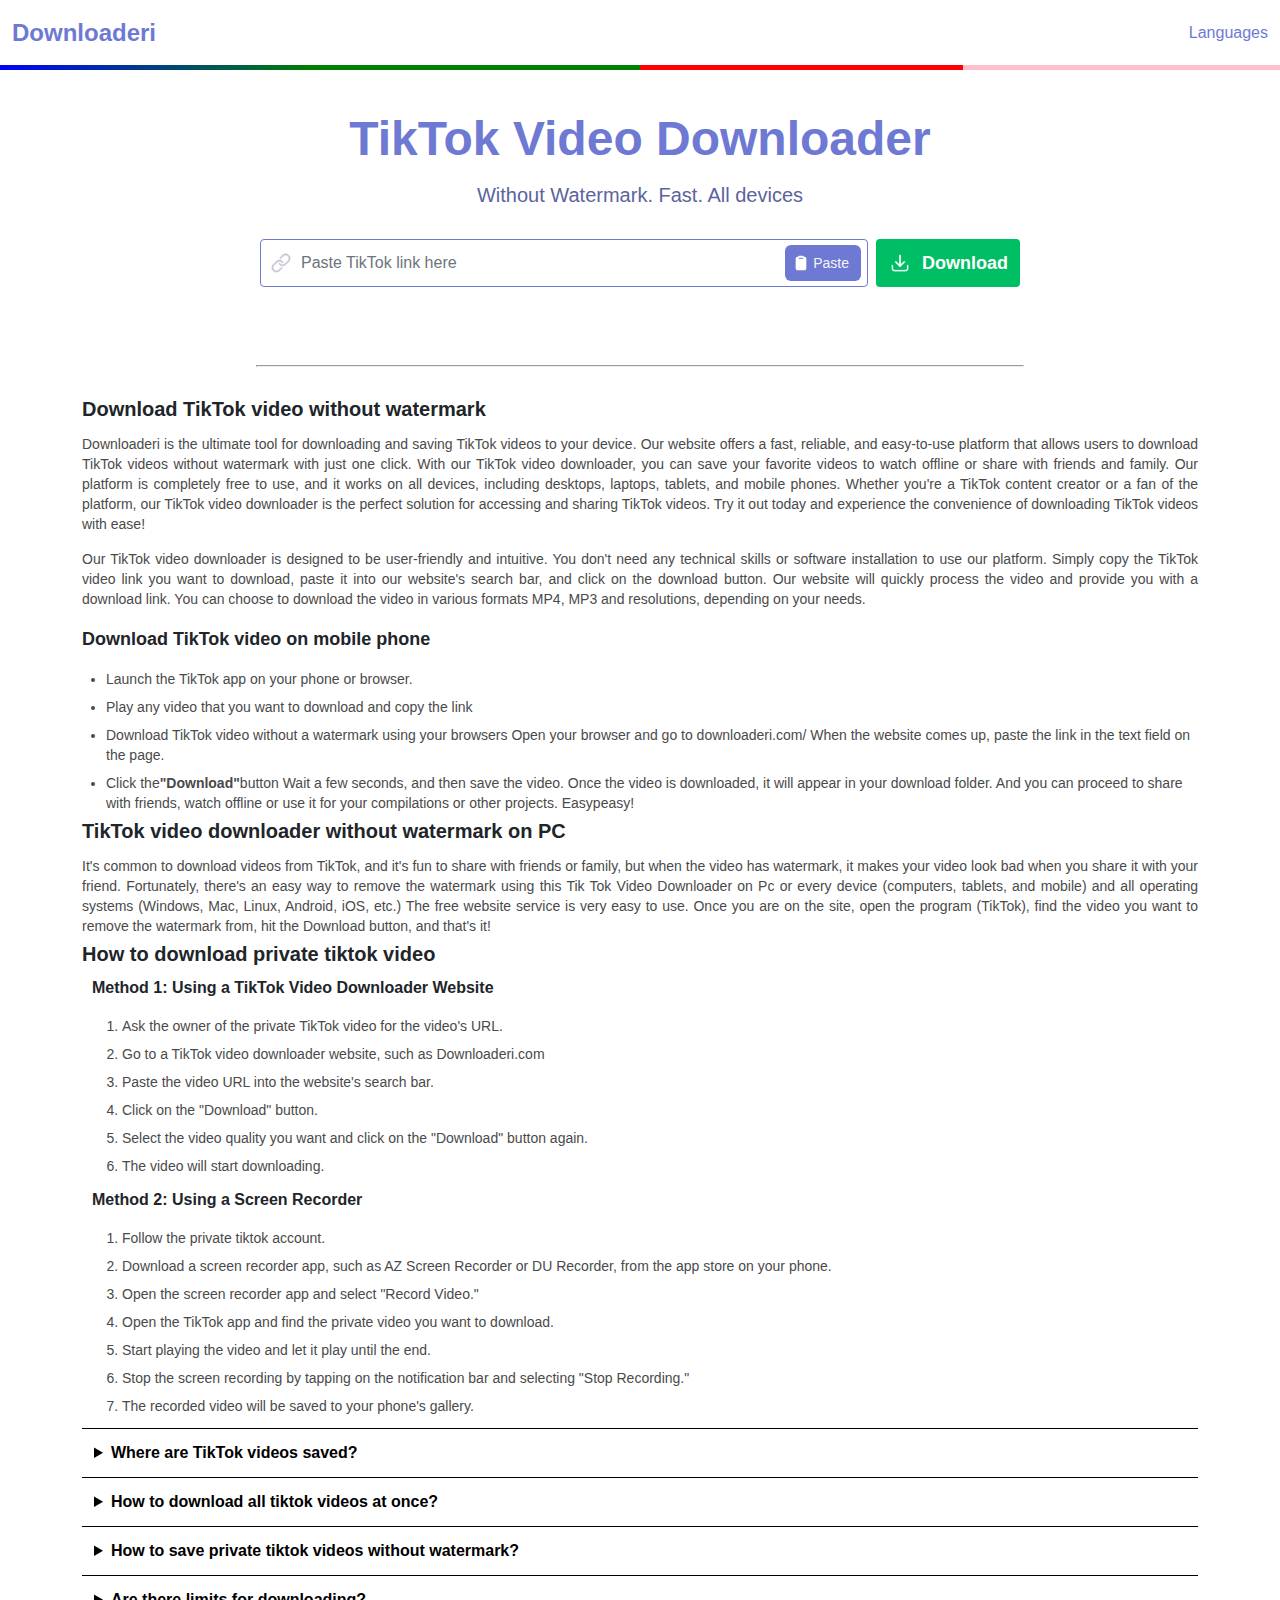
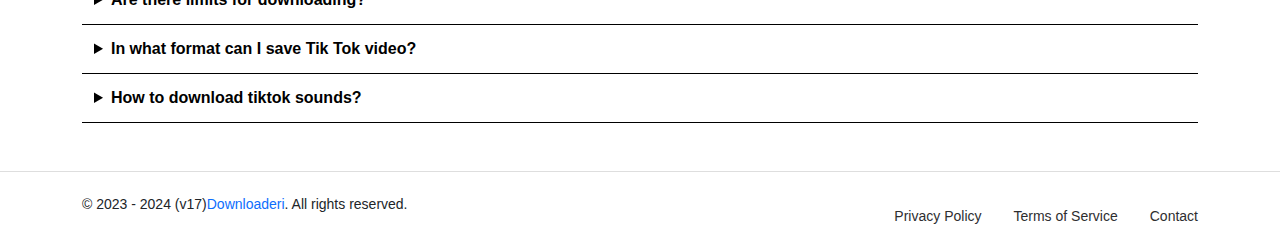
==== commit 5e07247d: "Update index.html" ====
--- a/index.html
+++ b/index.html
@@ -1 +1 @@
-<html lang="en"><head><meta charset="utf-8"><meta name="viewport" content="width=device-width"><meta name="description" content="TikTok Video Downloader - Downloaderi is one of the best free Download video Tiktok No Watermark tool available online."><meta http-equiv="content-type" content="text/html;charset=utf-8"><link rel="icon" type="image/x-icon" href="img/tik-tok.png"><link rel="apple-touch-icon" sizes="180x180" href="/apple-touch-icon.png"><title>Tiktok Video Downloader Without Watermark</title><meta name="next-head-count" content="4"><link rel="preload" href="css/style.css" as="style"><link rel="stylesheet" href="css/style.css" data-n-g></head><body><div id="__next"><nav class="navbar navbar-expand-lg"><div class="container-fluid"><div class="navbar-left"><a class="navbar-brand" href="https://downloaderi.com">Down<span>loaderi</span></a><a class="navbar-app"><img src="img/phone.svg"> Install App</a></div><div class="navbar-right"><div class="nav-item dropdown"><button class="reset-button navbar-btn navbar-lang" type="button" aria-label="Languages"><span>Languages</span><img src="img/globe.svg"></button><ul class="dropdown-menu dropdown-lang" id="myDIV"></ul></div></div></div></nav><div class="fancy-border"></div><div class="hero" id="hero"><div class="container"><div class="hero-title"><h1 class="hero-h1">TikTok Video Downloader</h1><p class="hero-h2">Without Watermark. Fast. All devices</p></div><div class="hero-form"><form action="download.php"><div class="hero-input"><div class="hero-input-left"><div class="icon-link"><img src="img/link.svg"></div><input id="videoUrl" name="url" required class="form-control" placeholder="Paste TikTok link here" aria-label="Name" autocomplete="off" autocapitalize="none"><div class="paste"><button type="button" class="btn btn-paste" style="display:flex" onclick="pasteContent()"><i class="icon icon-paste"></i><span>Paste</span></button></div></div><div class="hero-input-right"><button type="submit" id="downloadBtn" class="btn btn-go flex-center"><i class="icon icon-download"></i>Download</button></div></div><input name="lang" type="hidden"> <input name="token" type="hidden"></form></div></div></div><hr class="divider_bottom"><div class="content" id="content"><div class="container"><div class="row"><div class="col-12"><div class="h3">Download TikTok video without watermark</div><p>Downloaderi is the ultimate tool for downloading and saving TikTok videos to your device. Our website offers a fast, reliable, and easy-to-use platform that allows users to download TikTok videos without watermark with just one click. With our TikTok video downloader, you can save your favorite videos to watch offline or share with friends and family. Our platform is completely free to use, and it works on all devices, including desktops, laptops, tablets, and mobile phones. Whether you're a TikTok content creator or a fan of the platform, our TikTok video downloader is the perfect solution for accessing and sharing TikTok videos. Try it out today and experience the convenience of downloading TikTok videos with ease!</p><p>Our TikTok video downloader is designed to be user-friendly and intuitive. You don't need any technical skills or software installation to use our platform. Simply copy the TikTok video link you want to download, paste it into our website's search bar, and click on the download button. Our website will quickly process the video and provide you with a download link. You can choose to download the video in various formats MP4, MP3 and resolutions, depending on your needs.</p><h3 class="download-on-mobile-heading">Download TikTok video on mobile phone</h3><ul><li id="my-t">Launch the TikTok app on your phone or browser.</li><li id="my-t">Play any video that you want to download and copy the link</li><li id="my-t">Download TikTok video without a watermark using your browsers Open your browser and go to downloaderi.com/ When the website comes up, paste the link in the text field on the page.</li><li id="my-t">Click the<b>&quot;Download&quot;</b>button Wait a few seconds, and then save the video. Once the video is downloaded, it will appear in your download folder. And you can proceed to share with friends, watch offline or use it for your compilations or other projects. Easypeasy!</li></ul><h3 class="h3">TikTok video downloader without watermark on PC</h3><p>It's common to download videos from TikTok, and it's fun to share with friends or family, but when the video has watermark, it makes your video look bad when you share it with your friend. Fortunately, there's an easy way to remove the watermark using this Tik Tok Video Downloader on Pc or every device (computers, tablets, and mobile) and all operating systems (Windows, Mac, Linux, Android, iOS, etc.) The free website service is very easy to use. Once you are on the site, open the program (TikTok), find the video you want to remove the watermark from, hit the Download button, and that's it!</p></div></div></div><div class="container"><div class="download-private-container"><h3 class="h3">How to download private tiktok video</h3><span class="method">Method 1: Using a TikTok Video Downloader Website</span><ol><li>Ask the owner of the private TikTok video for the video's URL.</li><li>Go to a TikTok video downloader website, such as Downloaderi.com</li><li>Paste the video URL into the website's search bar.</li><li>Click on the "Download" button.</li><li>Select the video quality you want and click on the "Download" button again.</li><li>The video will start downloading.</li></ol><span class="method">Method 2: Using a Screen Recorder</span><ol><li>Follow the private tiktok account.</li><li>Download a screen recorder app, such as AZ Screen Recorder or DU Recorder, from the app store on your phone.</li><li>Open the screen recorder app and select "Record Video."</li><li>Open the TikTok app and find the private video you want to download.</li><li>Start playing the video and let it play until the end.</li><li>Stop the screen recording by tapping on the notification bar and selecting "Stop Recording."</li><li>The recorded video will be saved to your phone's gallery.</li></ol></div><details><summary>Where are TikTok videos saved?</summary>The video will be downloaded to a default folder set in browser, usually it is «Download». You can select another from the settings, just for downloading TikTok videos.</details><details><summary>How to download all tiktok videos at once?</summary>For now, you can only download videos one by one. Repeat the downloading steps for every video you want to save. We're working on it, so you can download multiple TikTok videos at once in the future.</details><details><summary>How to save private tiktok videos without watermark?</summary>To download a private video without watermark you have to follow the account first and then copy the link of the video and paste it here in Downloaderi.com if you can't download it the first time try again.</details><details><summary>Are there limits for downloading?</summary>You can download as many tiktoks as you want:download all the TikTok videos here, If you have space in your device.</details><details><summary>In what format can I save Tik Tok video?</summary>the videos are saved in MP4, If you want to convert the TikTok video without watermark in another format you can download it here and then convert the file on another website.</details><details class="details-last"><summary>How to download tiktok sounds?</summary>After pasting a link to TikTok video to our site, press «Download» and then select «Download Sound» from the list.</details></div></div><footer><div class="copyright"><div class="container"><div class="copyright-link"><ul class="list-unstyled"><li><a href="Privacy">Privacy Policy</a></li><li><a href="Terms">Terms of Service</a></li><li><a href="Contact">Contact</a></li></ul></div><div class="copyright-text">© 2023 - 2024 (v17)<a href="https://www.downloaderi.com" title="Downloaderi">Downloaderi</a>. All rights reserved.</div></div></div></footer></div><script src="js/app.js"></script></body></html>+<!DOCTYPE html><html lang="en"><head><meta charset="utf-8"><meta name="viewport" content="width=device-width"><meta name="description" content="TikTok Video Downloader - Downloaderi is one of the best free Download video Tiktok No Watermark tool available online."><title>Tiktok Video Downloader Without Watermark</title><link rel="icon" type="image/x-icon" href="img/tik-tok.png"><link rel="apple-touch-icon" sizes="180x180" href="/apple-touch-icon.png"><link rel="stylesheet" href="css/style.css" as="style"></head><body><nav class="navbar navbar-expand-lg"><div class="container-fluid"><div class="navbar-left"><a class="navbar-brand" href="https://downloaderi.com">Downloaderi</a><a class="navbar-app"><img alt="" src="img/phone.svg" loading="lazy"> Install App</a></div><div class="navbar-right"><div class="nav-item dropdown"><button class="reset-button navbar-btn navbar-lang" type="button" aria-label="Languages"><span>Languages</span><img alt="" src="img/globe.svg" loading="lazy"></button><ul class="dropdown-menu dropdown-lang" id="myDIV"></ul></div></div></div></nav><div class="fancy-border"></div><div class="hero" id="hero"><div class="container"><div class="hero-title"><h1 class="hero-h1">TikTok Video Downloader</h1><p class="hero-h2">Without Watermark. Fast. All devices</p></div><div class="hero-form"><form action="download.php"><div class="hero-input"><div class="hero-input-left"><div class="icon-link"><img alt="" src="img/link.svg" loading="lazy"></div><input id="videoUrl" name="url" required class="form-control" placeholder="Paste TikTok link here" aria-label="Name" autocomplete="off" autocapitalize="none"><div class="paste"><button type="button" class="btn btn-paste" style="display:flex" onclick="pasteContent()"><i class="icon icon-paste"></i><span>Paste</span></button></div></div><div class="hero-input-right"><button type="submit" id="downloadBtn" class="btn btn-go flex-center"><i class="icon icon-download"></i>Download</button></div></div><input name="lang" type="hidden"> <input name="token" type="hidden"></form></div></div></div><hr class="divider_bottom"><div class="content" id="content"><div class="container"><div class="row"><div class="col-12"><div class="h3">Download TikTok video without watermark</div><p>Downloaderi is the ultimate tool for downloading and saving TikTok videos to your device. Our website offers a fast, reliable, and easy-to-use platform that allows users to download TikTok videos without watermark with just one click. With our TikTok video downloader, you can save your favorite videos to watch offline or share with friends and family. Our platform is completely free to use, and it works on all devices, including desktops, laptops, tablets, and mobile phones. Whether you're a TikTok content creator or a fan of the platform, our TikTok video downloader is the perfect solution for accessing and sharing TikTok videos. Try it out today and experience the convenience of downloading TikTok videos with ease!</p><p>Our TikTok video downloader is designed to be user-friendly and intuitive. You don't need any technical skills or software installation to use our platform. Simply copy the TikTok video link you want to download, paste it into our website's search bar, and click on the download button. Our website will quickly process the video and provide you with a download link. You can choose to download the video in various formats MP4, MP3 and resolutions, depending on your needs.</p><h3 class="download-on-mobile-heading">Download TikTok video on mobile phone</h3><ul><li id="my-t">Launch the TikTok app on your phone or browser.</li><li id="my-t">Play any video that you want to download and copy the link</li><li id="my-t">Download TikTok video without a watermark using your browsers Open your browser and go to downloaderi.com/ When the website comes up, paste the link in the text field on the page.</li><li id="my-t">Click the<b>&quot;Download&quot;</b>button Wait a few seconds, and then save the video. Once the video is downloaded, it will appear in your download folder. And you can proceed to share with friends, watch offline or use it for your compilations or other projects. Easypeasy!</li></ul><h3 class="h3">TikTok video downloader without watermark on PC</h3><p>It's common to download videos from TikTok, and it's fun to share with friends or family, but when the video has watermark, it makes your video look bad when you share it with your friend. Fortunately, there's an easy way to remove the watermark using this Tik Tok Video Downloader on Pc or every device (computers, tablets, and mobile) and all operating systems (Windows, Mac, Linux, Android, iOS, etc.) The free website service is very easy to use. Once you are on the site, open the program (TikTok), find the video you want to remove the watermark from, hit the Download button, and that's it!</p></div></div></div><div class="container"><div class="download-private-container"><h3 class="h3">How to download private tiktok video</h3><span class="method">Method 1: Using a TikTok Video Downloader Website</span><ol><li>Ask the owner of the private TikTok video for the video's URL.</li><li>Go to a TikTok video downloader website, such as Downloaderi.com</li><li>Paste the video URL into the website's search bar.</li><li>Click on the "Download" button.</li><li>Select the video quality you want and click on the "Download" button again.</li><li>The video will start downloading.</li></ol><span class="method">Method 2: Using a Screen Recorder</span><ol><li>Follow the private tiktok account.</li><li>Download a screen recorder app, such as AZ Screen Recorder or DU Recorder, from the app store on your phone.</li><li>Open the screen recorder app and select "Record Video."</li><li>Open the TikTok app and find the private video you want to download.</li><li>Start playing the video and let it play until the end.</li><li>Stop the screen recording by tapping on the notification bar and selecting "Stop Recording."</li><li>The recorded video will be saved to your phone's gallery.</li></ol></div><details><summary>Where are TikTok videos saved?</summary>The video will be downloaded to a default folder set in browser, usually it is «Download». You can select another from the settings, just for downloading TikTok videos.</details><details><summary>How to download all tiktok videos at once?</summary>For now, you can only download videos one by one. Repeat the downloading steps for every video you want to save. We're working on it, so you can download multiple TikTok videos at once in the future.</details><details><summary>How to save private tiktok videos without watermark?</summary>To download a private video without watermark you have to follow the account first and then copy the link of the video and paste it here in Downloaderi.com if you can't download it the first time try again.</details><details><summary>Are there limits for downloading?</summary>You can download as many tiktoks as you want:download all the TikTok videos here, If you have space in your device.</details><details><summary>In what format can I save Tik Tok video?</summary>the videos are saved in MP4, If you want to convert the TikTok video without watermark in another format you can download it here and then convert the file on another website.</details><details class="details-last"><summary>How to download tiktok sounds?</summary>After pasting a link to TikTok video to our site, press «Download» and then select «Download Sound» from the list.</details></div></div><footer><div class="copyright"><div class="container"><div class="copyright-link"><ul class="list-unstyled"><li><a href="Privacy">Privacy Policy</a></li><li><a href="Terms">Terms of Service</a></li><li><a href="Contact">Contact</a></li></ul></div><div class="copyright-text">© 2023 - 2024 (v17)<a href="https://www.downloaderi.com" title="Downloaderi">Downloaderi</a>. All rights reserved.</div></div></div></footer><script src="js/app.js" defer="defer"></script></body></html>